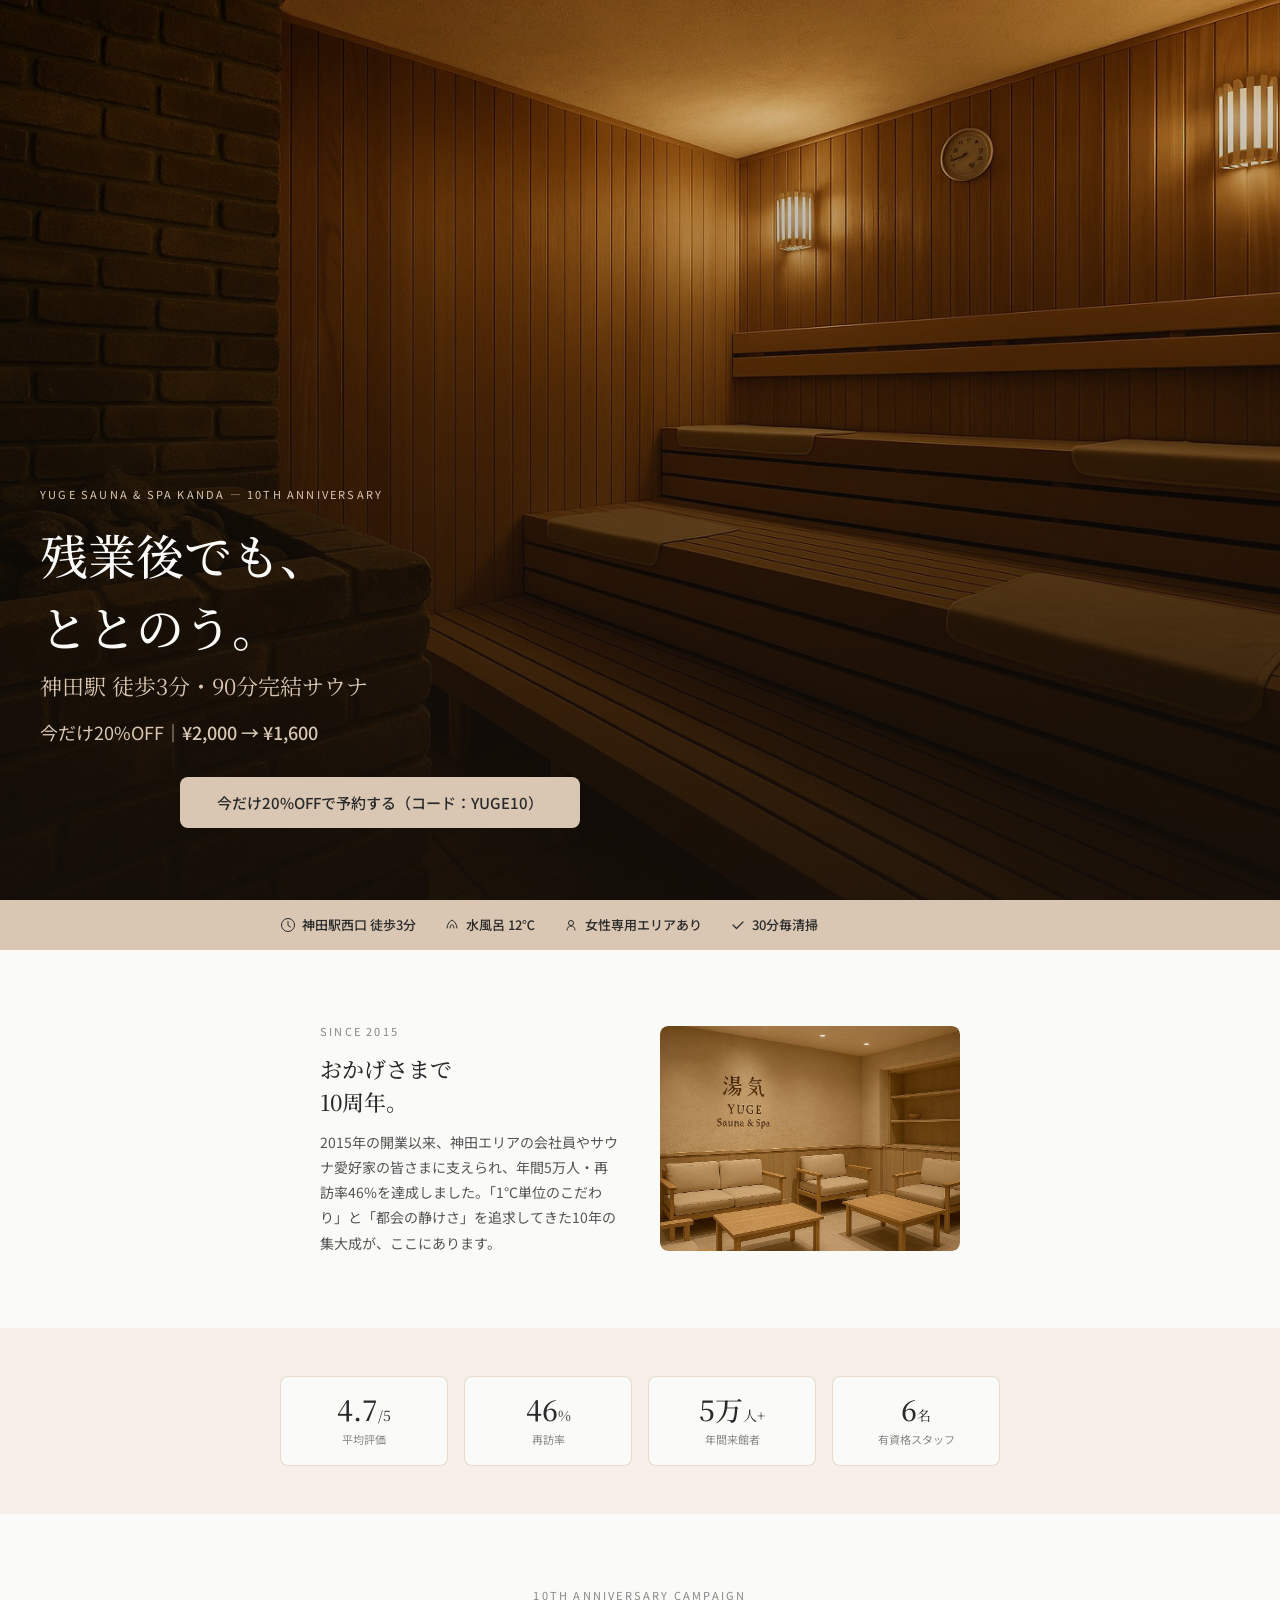
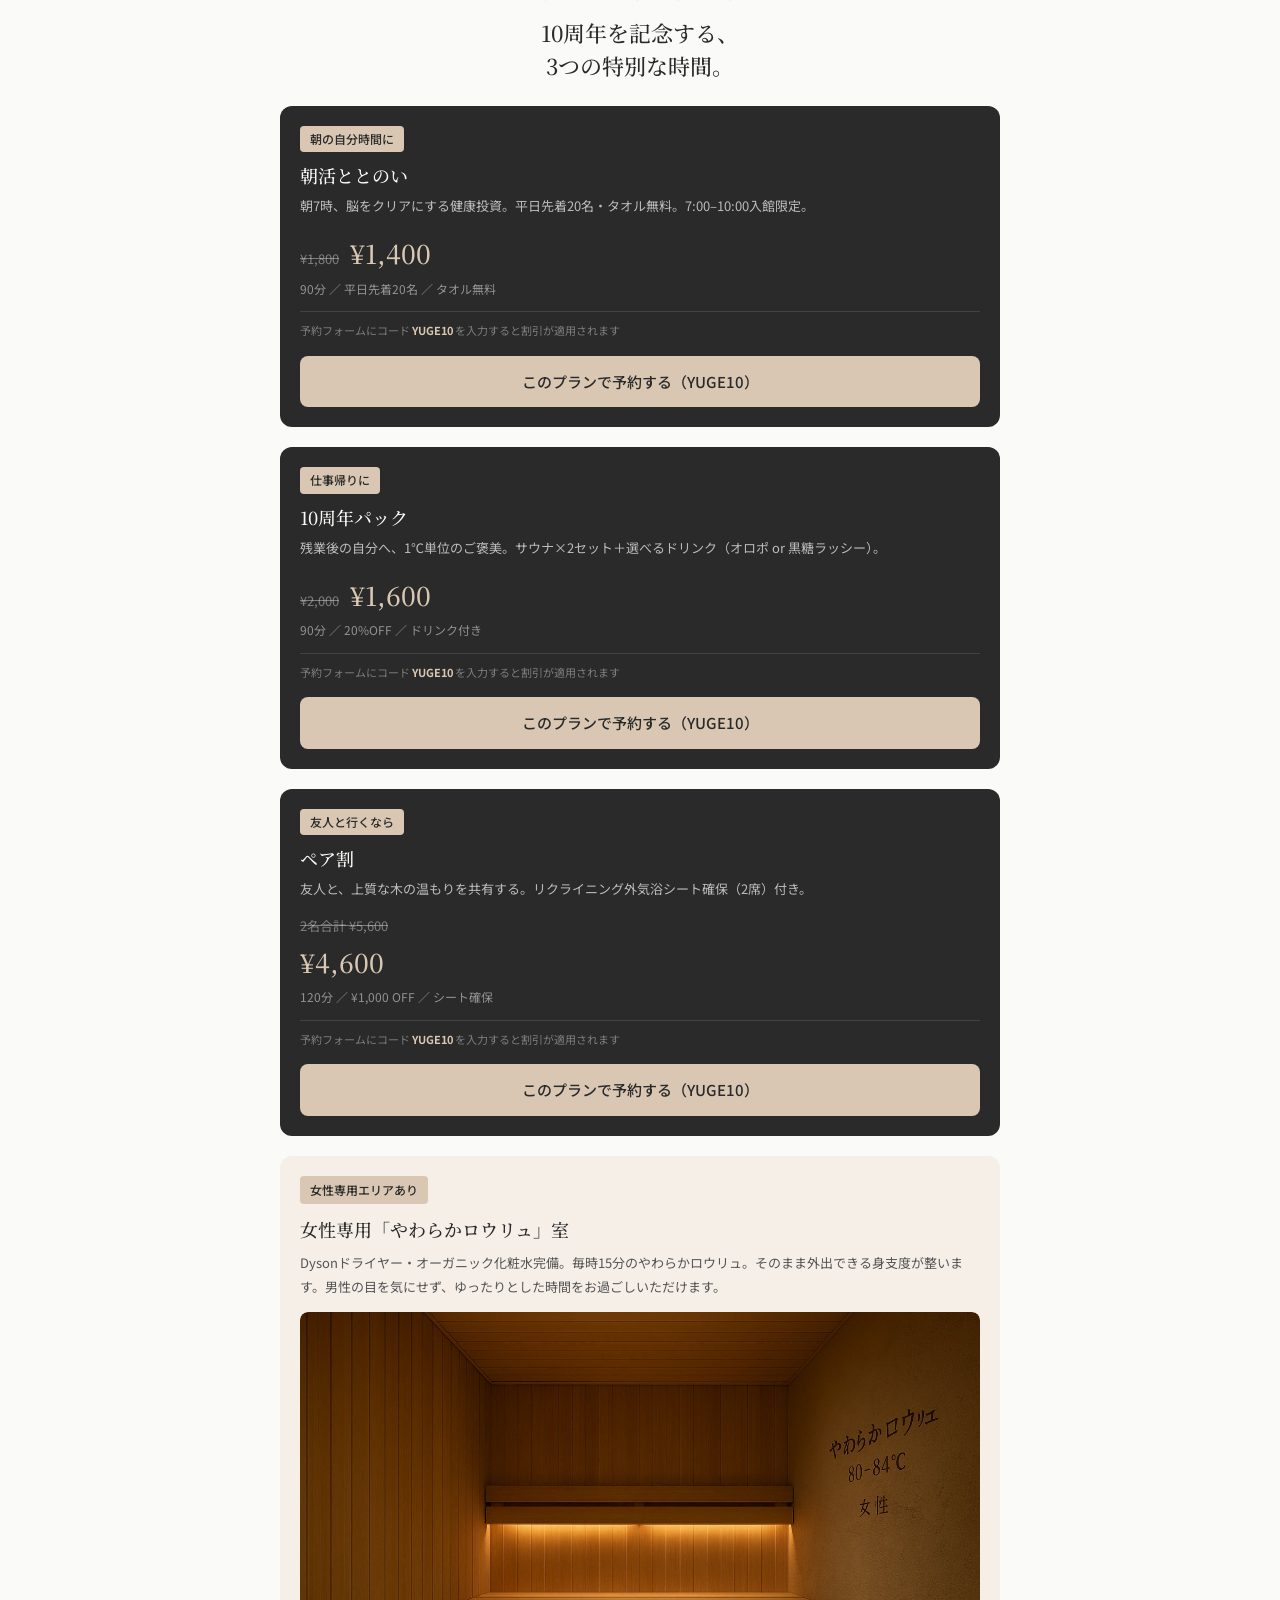
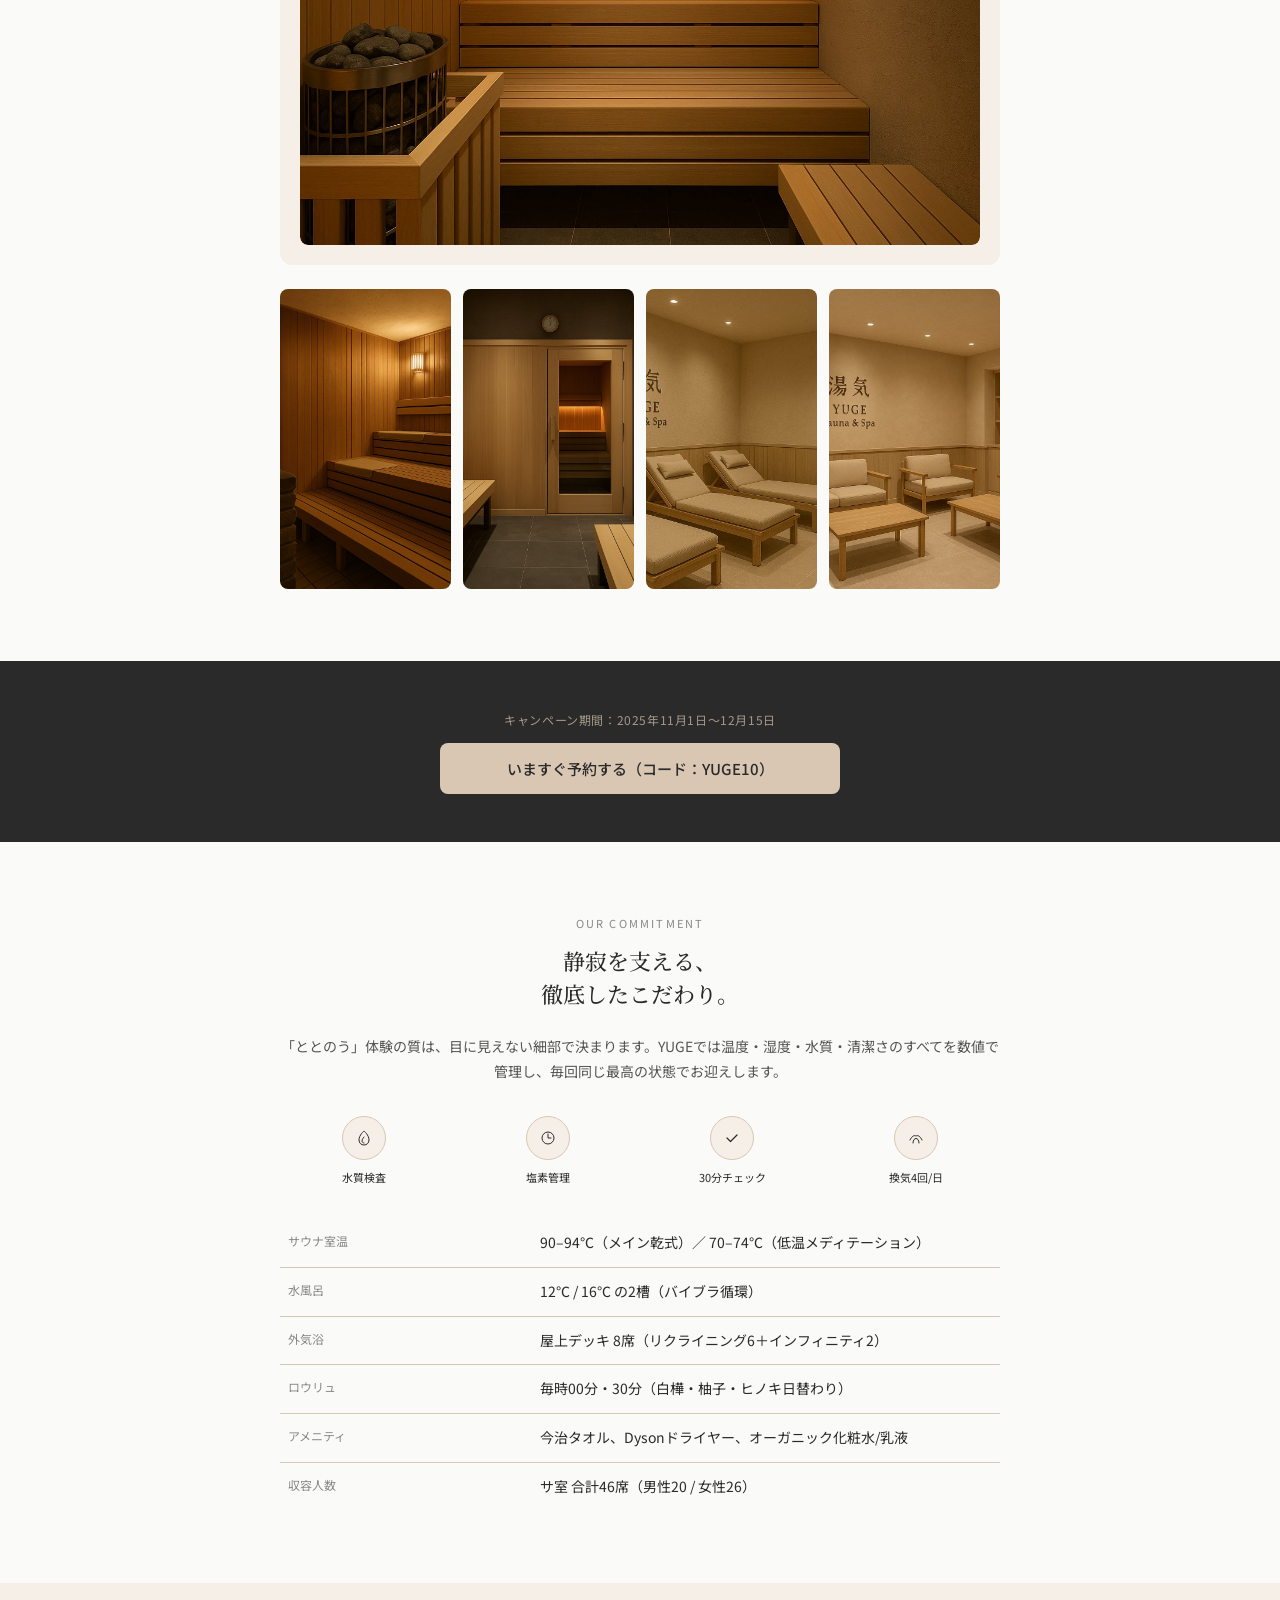
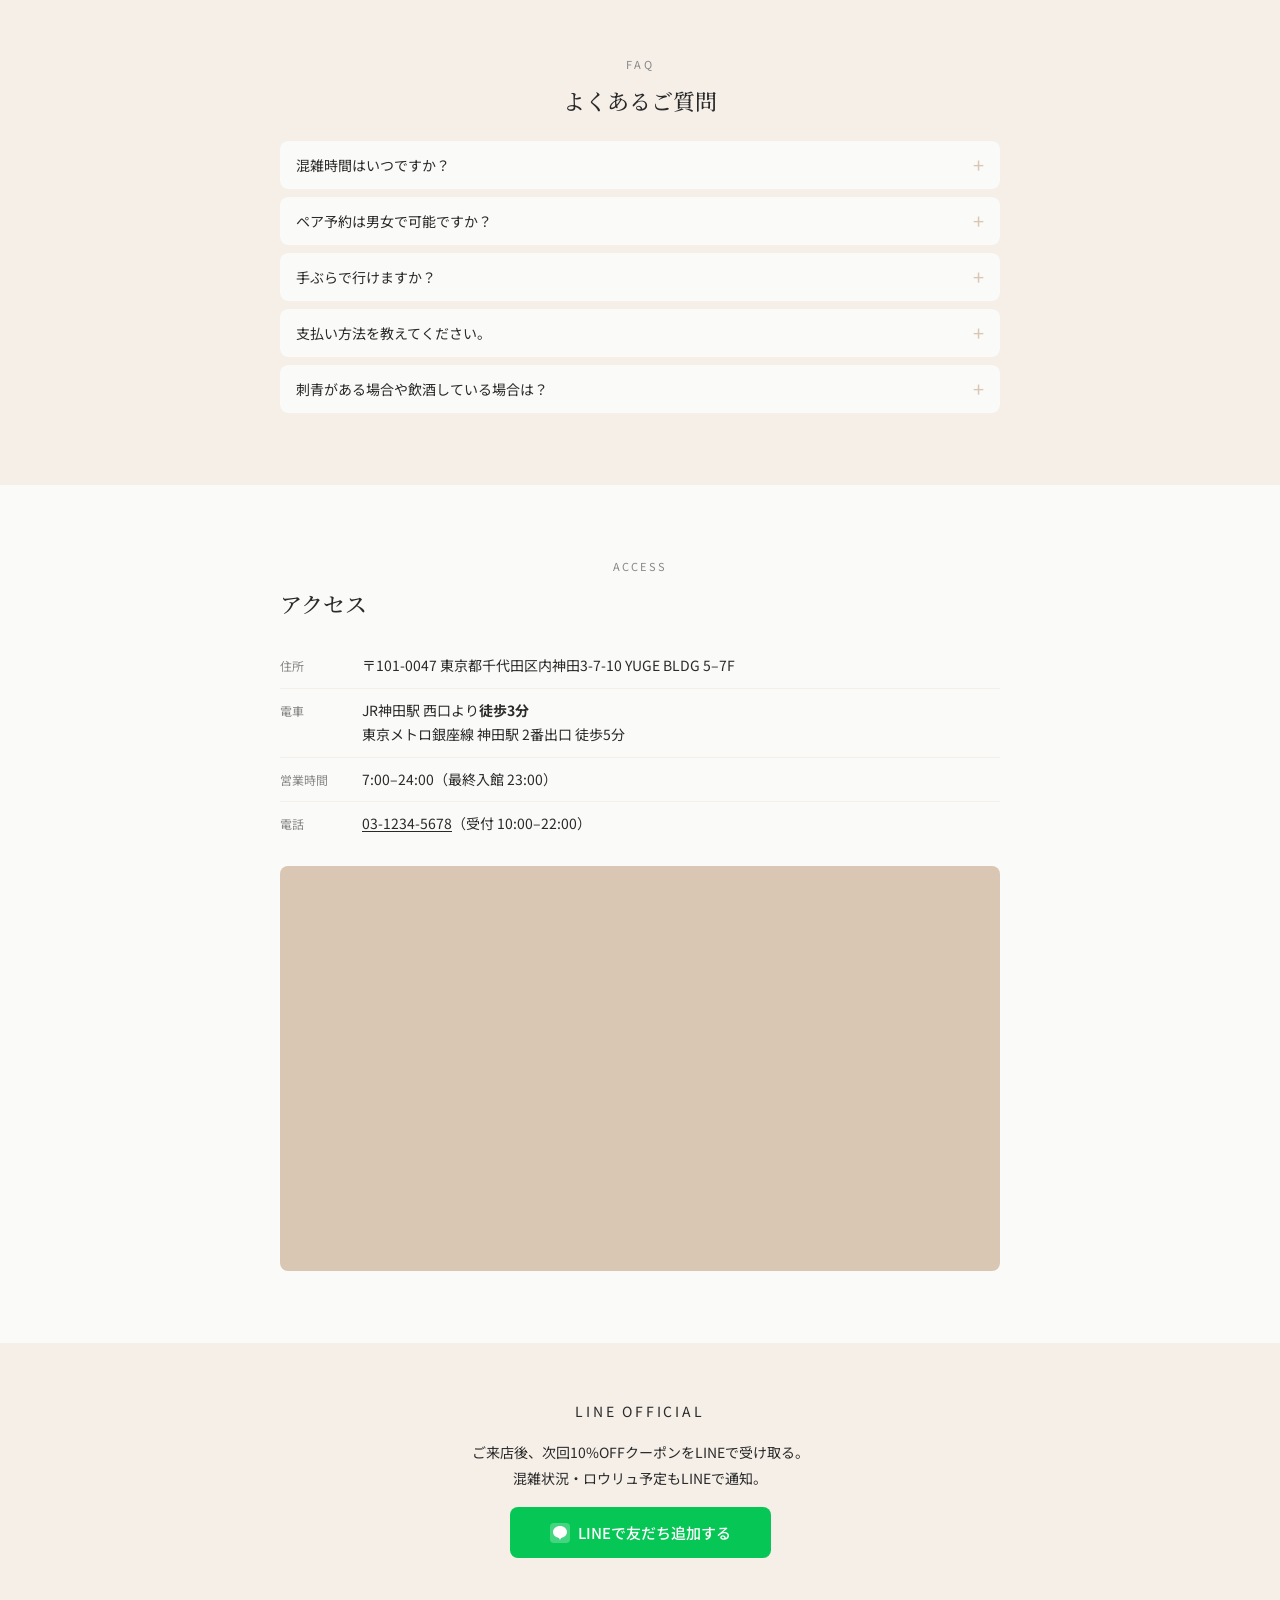
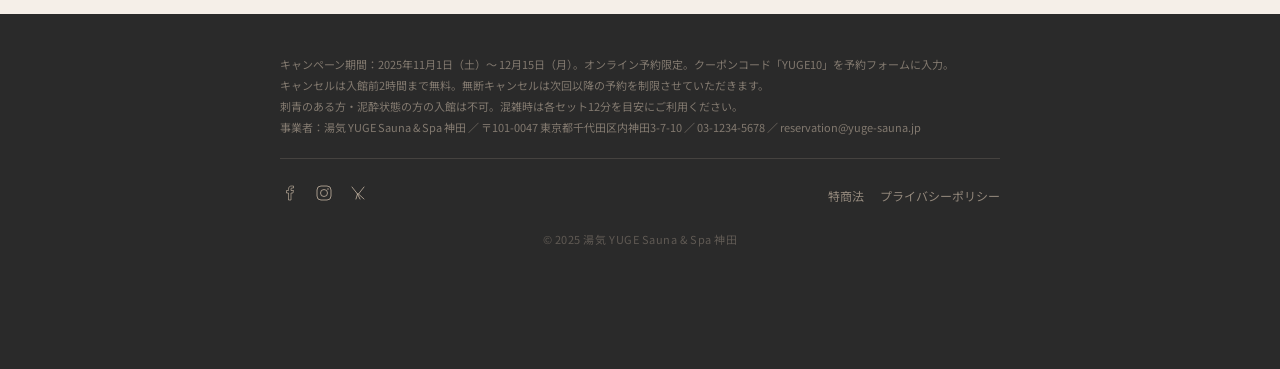
==== index.html @ a1382f16 "first commit" ====
<!DOCTYPE html>
<html lang="ja" prefix="og: https://ogp.me/ns#">

<head>
  <!-- ── 文字コード・viewport ── -->
  <meta charset="UTF-8">
  <meta name="viewport" content="width=device-width, initial-scale=1.0">

  <!-- ══════════════════════════
       SEO
  ══════════════════════════ -->
  <title>湯気 YUGE Sauna &amp; Spa 神田｜神田駅徒歩3分・サウナ＆スパ 10周年記念キャンペーン 今だけ20%OFF</title>
  <meta name="description"
    content="神田駅西口 徒歩3分。東京・神田のサウナ＆スパ「湯気 YUGE」が10周年を記念したキャンペーンを開催中。90分¥1,600（通常¥2,000・20%OFF）。水風呂12℃・女性専用やわらかロウリュ室完備。オンライン予約でクーポンコードYUGE10を入力すると即割引。残業後でも、ととのう。">
  <meta name="robots" content="index, follow">
  <link rel="canonical" href="https://yuraharu8910.github.io/yuge-lp/">

  <!-- ══════════════════════════
       OGP（SNSシェア用）
  ══════════════════════════ -->
  <meta property="og:type" content="website">
  <meta property="og:url" content="https://yuge-sauna.jp/">
  <meta property="og:title" content="湯気 YUGE Sauna &amp; Spa 神田｜神田駅徒歩3分・10周年記念 20%OFF">
  <meta property="og:description" content="神田駅西口 徒歩3分。90分¥1,600。水風呂12℃・女性専用室完備。クーポンコードYUGE10で即割引。">
  <meta property="og:image" content="https://yuge-sauna.jp/images/ogp.png">
  <meta property="og:image:width" content="1200">
  <meta property="og:image:height" content="630">
  <meta property="og:site_name" content="湯気 YUGE Sauna &amp; Spa 神田">
  <meta property="og:locale" content="ja_JP">

  <!-- Twitter Card -->
  <meta name="twitter:card" content="summary_large_image">
  <meta name="twitter:title" content="湯気 YUGE Sauna &amp; Spa 神田｜神田駅徒歩3分・10周年記念 20%OFF">
  <meta name="twitter:description" content="神田駅西口 徒歩3分。90分¥1,600。クーポンコードYUGE10で即割引。">
  <meta name="twitter:image" content="https://yuge-sauna.jp/images/ogp.png">

  <!-- ══════════════════════════
       ファビコン
       ※ 各画像ファイルを所定のパスに配置してください
       　 favicon.svg / favicon.ico : ルート直下
       　 apple-touch-icon.png      : 180×180px、ルート直下
       　 android-chrome-192x192.png: images/ 内
       　 android-chrome-512x512.png: images/ 内
  ══════════════════════════ -->
  <link rel="icon" type="image/svg+xml" href="favicon.svg">
  <link rel="icon" href="favicon.ico">
  <link rel="apple-touch-icon" href="apple-touch-icon.png">
  <link rel="icon" type="image/png" sizes="192x192" href="images/android-chrome-192x192.png">
  <link rel="icon" type="image/png" sizes="512x512" href="images/android-chrome-512x512.png">

  <!-- ══════════════════════════
       Webフォント（display=swap で表示ブロック回避）
  ══════════════════════════ -->
  <link rel="preconnect" href="https://fonts.googleapis.com">
  <link rel="preconnect" href="https://fonts.gstatic.com" crossorigin>
  <link
    href="https://fonts.googleapis.com/css2?family=Noto+Serif+JP:wght@400;500&family=Noto+Sans+JP:wght@400;500&display=swap"
    rel="stylesheet">

  <!-- ══════════════════════════
       外部CSS（インラインなし）
  ══════════════════════════ -->
  <link rel="stylesheet" href="style.css">

  <!-- ══════════════════════════
       構造化データ（LocalBusiness）
  ══════════════════════════ -->
  <script type="application/ld+json">
  {
    "@context": "https://schema.org",
    "@type": "HealthAndBeautyBusiness",
    "name": "湯気 YUGE Sauna & Spa 神田",
    "url": "https://yuge-sauna.jp/",
    "image": "https://yuge-sauna.jp/images/ogp.png",
    "description": "神田駅西口 徒歩3分のサウナ＆スパ。水風呂12℃・女性専用やわらかロウリュ室完備。10周年記念キャンペーン開催中。",
    "address": {
      "@type": "PostalAddress",
      "streetAddress": "内神田3-7-10 YUGE BLDG 5-7F",
      "addressLocality": "千代田区",
      "addressRegion": "東京都",
      "postalCode": "101-0047",
      "addressCountry": "JP"
    },
    "telephone": "03-1234-5678",
    "openingHours": "Mo-Su 07:00-24:00",
    "priceRange": "¥1,400〜¥4,600"
  }
  </script>
</head>

<body>

  <!-- FV -->
  <section id="fv" aria-label="ファーストビュー">
    <div id="fv-hero">
      <img src="images/sauna_main.png" alt="湯気 YUGE Sauna &amp; Spa 神田のメインサウナ室" id="fv-img" width="1400" height="933"
        fetchpriority="high">
      <div id="fv-overlay" aria-hidden="true"></div>
      <!-- Hero内テキスト -->
      <div id="fv-content">
        <p class="fv-eyebrow">YUGE SAUNA &amp; SPA KANDA — 10TH ANNIVERSARY</p>
        <h1>残業後でも、<br>ととのう。<br><span class="fv-h1-sub">神田駅 徒歩3分・90分完結サウナ</span></h1>
        <p class="fv-sub">今だけ20%OFF｜<strong>¥2,000 → ¥1,600</strong></p>
        <a href="https://yuge-sauna.jp/reserve" class="btn-primary" id="fv-cta">今だけ20%OFFで予約する（コード：YUGE10）</a>
      </div>
    </div>
  </section>

  <!-- TRUST BAR -->
  <div id="trust-bar" role="list" aria-label="施設の特徴">
    <div class="trust-items">
      <div class="trust-item" role="listitem">
        <svg class="trust-icon" viewBox="0 0 16 16" fill="none" aria-hidden="true">
          <circle cx="8" cy="8" r="6.5" stroke="#2A2A2A" stroke-width="1" />
          <path d="M8 4.5V8.5L10.5 10" stroke="#2A2A2A" stroke-width="1" stroke-linecap="round" />
        </svg>
        神田駅西口 徒歩3分
      </div>
      <div class="trust-item" role="listitem">
        <svg class="trust-icon" viewBox="0 0 16 16" fill="none" aria-hidden="true">
          <path d="M3 11C3 7 6 4 8 3C10 4 13 7 13 11" stroke="#2A2A2A" stroke-width="1" stroke-linecap="round" />
          <path d="M6 11C6 9 7 8 8 7.5C9 8 10 9 10 11" stroke="#2A2A2A" stroke-width="1" stroke-linecap="round" />
        </svg>
        水風呂 12℃
      </div>
      <div class="trust-item" role="listitem">
        <svg class="trust-icon" viewBox="0 0 16 16" fill="none" aria-hidden="true">
          <circle cx="8" cy="6" r="2.5" stroke="#2A2A2A" stroke-width="1" />
          <path d="M4 13C4 10.5 5.8 9 8 9C10.2 9 12 10.5 12 13" stroke="#2A2A2A" stroke-width="1"
            stroke-linecap="round" />
        </svg>
        女性専用エリアあり
      </div>
      <div class="trust-item" role="listitem">
        <svg class="trust-icon" viewBox="0 0 16 16" fill="none" aria-hidden="true">
          <path d="M3 8L6.5 11.5L13 5" stroke="#2A2A2A" stroke-width="1.2" stroke-linecap="round"
            stroke-linejoin="round" />
        </svg>
        30分毎清掃
      </div>
    </div>
  </div>

  <!-- ANNIVERSARY -->
  <section id="anniversary" aria-labelledby="anniversary-heading">
    <div class="anniversary-text fade-in">
      <p class="eyebrow">SINCE 2015</p>
      <h2 id="anniversary-heading">おかげさまで<br>10周年。</h2>
      <p>2015年の開業以来、神田エリアの会社員やサウナ愛好家の皆さまに支えられ、年間5万人・再訪率46%を達成しました。「1℃単位のこだわり」と「都会の静けさ」を追求してきた10年の集大成が、ここにあります。</p>
    </div>
    <div class="anniversary-img fade-in">
      <img src="images/lounge.png" alt="湯気のラウンジスペース" width="800" height="600" loading="lazy">
    </div>
  </section>

  <!-- STATS -->
  <section id="stats" aria-label="実績データ">
    <div class="stats-grid">
      <div class="stat-card fade-in">
        <div class="stat-num"><span class="stat-big" data-count="4.7">4.7</span><span class="stat-unit">/5</span></div>
        <div class="stat-label">平均評価</div>
      </div>
      <div class="stat-card fade-in">
        <div class="stat-num"><span class="stat-big" data-count="46">46</span><span class="stat-unit">%</span></div>
        <div class="stat-label">再訪率</div>
      </div>
      <div class="stat-card fade-in">
        <div class="stat-num"><span class="stat-big">5万</span><span class="stat-unit">人+</span></div>
        <div class="stat-label">年間来館者</div>
      </div>
      <div class="stat-card fade-in">
        <div class="stat-num"><span class="stat-big" data-count="6">6</span><span class="stat-unit">名</span></div>
        <div class="stat-label">有資格スタッフ</div>
      </div>
    </div>
  </section>

  <!-- PLANS -->
  <section id="plans" aria-labelledby="plans-heading">
    <p class="section-eyebrow">10TH ANNIVERSARY CAMPAIGN</p>
    <h2 id="plans-heading">10周年を記念する、<br>3つの特別な時間。</h2>

    <article class="plan-card fade-in" aria-label="朝活ととのいプラン">
      <span class="target-label">朝の自分時間に</span>
      <h3>朝活ととのい</h3>
      <p class="plan-desc">朝7時、脳をクリアにする健康投資。平日先着20名・タオル無料。7:00–10:00入館限定。</p>
      <div class="price-wrap">
        <span class="price-old">¥1,800</span>
        <span class="price-new">¥1,400</span>
      </div>
      <p class="plan-note">90分 ／ 平日先着20名 ／ タオル無料</p>
      <p class="coupon-note">予約フォームにコード <strong>YUGE10</strong> を入力すると割引が適用されます</p>
      <a href="https://yuge-sauna.jp/reserve?plan=morning" class="btn-plan">このプランで予約する（YUGE10）</a>
    </article>

    <article class="plan-card fade-in" aria-label="10周年パック">
      <span class="target-label">仕事帰りに</span>
      <h3>10周年パック</h3>
      <p class="plan-desc">残業後の自分へ、1℃単位のご褒美。サウナ×2セット＋選べるドリンク（オロポ or 黒糖ラッシー）。</p>
      <div class="price-wrap">
        <span class="price-old">¥2,000</span>
        <span class="price-new">¥1,600</span>
      </div>
      <p class="plan-note">90分 ／ 20%OFF ／ ドリンク付き</p>
      <p class="coupon-note">予約フォームにコード <strong>YUGE10</strong> を入力すると割引が適用されます</p>
      <a href="https://yuge-sauna.jp/reserve?plan=anniversary" class="btn-plan">このプランで予約する（YUGE10）</a>
    </article>

    <article class="plan-card fade-in" aria-label="ペア割プラン">
      <span class="target-label">友人と行くなら</span>
      <h3>ペア割</h3>
      <p class="plan-desc">友人と、上質な木の温もりを共有する。リクライニング外気浴シート確保（2席）付き。</p>
      <div class="price-wrap">
        <span class="price-old">2名合計 ¥5,600</span>
      </div>
      <div class="price-wrap">
        <span class="price-new">¥4,600</span>
      </div>
      <p class="plan-note">120分 ／ ¥1,000 OFF ／ シート確保</p>
      <p class="coupon-note">予約フォームにコード <strong>YUGE10</strong> を入力すると割引が適用されます</p>
      <a href="https://yuge-sauna.jp/reserve?plan=pair" class="btn-plan">このプランで予約する（YUGE10）</a>
    </article>

    <div id="female-section" class="fade-in">
      <span class="female-badge">女性専用エリアあり</span>
      <h3>女性専用「やわらかロウリュ」室</h3>
      <p>Dysonドライヤー・オーガニック化粧水完備。毎時15分のやわらかロウリュ。そのまま外出できる身支度が整います。男性の目を気にせず、ゆったりとした時間をお過ごしいただけます。</p>
      <div class="female-img">
        <img src="images/sauna_women.png" alt="女性専用やわらかロウリュ室の内観" width="800" height="533" loading="lazy">
      </div>
    </div>

    <div class="sauna-gallery fade-in" aria-label="施設ギャラリー">
      <img src="images/sauna_main.png" alt="メインサウナ室" width="400" height="300" loading="lazy">
      <img src="images/sauna_door.png" alt="サウナ入口" width="400" height="300" loading="lazy">
      <img src="images/rest.png" alt="休憩エリア" width="400" height="300" loading="lazy">
      <img src="images/lounge.png" alt="ラウンジ" width="400" height="300" loading="lazy">
    </div>
  </section>

  <!-- MID CTA -->
  <section id="mid-cta">
    <p class="mid-cta-period">キャンペーン期間：2025年11月1日〜12月15日</p>
    <a href="https://yuge-sauna.jp/reserve" class="btn-primary">いますぐ予約する（コード：YUGE10）</a>
  </section>

  <!-- DETAILS -->
  <section id="details" aria-labelledby="details-heading">
    <p class="section-eyebrow">OUR COMMITMENT</p>
    <h2 id="details-heading">静寂を支える、<br>徹底したこだわり。</h2>
    <p class="details-lead">「ととのう」体験の質は、目に見えない細部で決まります。YUGEでは温度・湿度・水質・清潔さのすべてを数値で管理し、毎回同じ最高の状態でお迎えします。</p>
    <div class="icon-grid">
      <div class="icon-item fade-in">
        <div class="icon-circle" aria-hidden="true">
          <svg width="20" height="20" viewBox="0 0 20 20" fill="none">
            <path d="M10 3C10 3 5 7 5 12C5 15 7.2 17 10 17C12.8 17 15 15 15 12C15 7 10 3 10 3Z" stroke="#2A2A2A"
              stroke-width="1" fill="none" />
            <path d="M10 9C10 9 8 11 8 13C8 14.1 8.9 15 10 15" stroke="#2A2A2A" stroke-width="1"
              stroke-linecap="round" />
          </svg>
        </div>
        <span>水質検査</span>
      </div>
      <div class="icon-item fade-in">
        <div class="icon-circle" aria-hidden="true">
          <svg width="20" height="20" viewBox="0 0 20 20" fill="none">
            <circle cx="10" cy="10" r="6" stroke="#2A2A2A" stroke-width="1" />
            <path d="M10 6L10 10L13 10" stroke="#2A2A2A" stroke-width="1" stroke-linecap="round" />
          </svg>
        </div>
        <span>塩素管理</span>
      </div>
      <div class="icon-item fade-in">
        <div class="icon-circle" aria-hidden="true">
          <svg width="20" height="20" viewBox="0 0 20 20" fill="none">
            <path d="M5 10L8.5 13.5L15 7" stroke="#2A2A2A" stroke-width="1.2" stroke-linecap="round"
              stroke-linejoin="round" />
          </svg>
        </div>
        <span>30分チェック</span>
      </div>
      <div class="icon-item fade-in">
        <div class="icon-circle" aria-hidden="true">
          <svg width="20" height="20" viewBox="0 0 20 20" fill="none">
            <path d="M4 12C6 8 8 7 10 8C12 7 14 8 16 12" stroke="#2A2A2A" stroke-width="1" stroke-linecap="round"
              fill="none" />
            <path d="M7 15C7 12 8.5 10.5 10 10.5C11.5 10.5 13 12 13 15" stroke="#2A2A2A" stroke-width="1"
              stroke-linecap="round" fill="none" />
          </svg>
        </div>
        <span>換気4回/日</span>
      </div>
    </div>
    <table class="spec-table">
      <caption class="sr-only">施設スペック一覧</caption>
      <tbody>
        <tr>
          <td>サウナ室温</td>
          <td>90–94℃（メイン乾式）／ 70–74℃（低温メディテーション）</td>
        </tr>
        <tr>
          <td>水風呂</td>
          <td>12℃ / 16℃ の2槽（バイブラ循環）</td>
        </tr>
        <tr>
          <td>外気浴</td>
          <td>屋上デッキ 8席（リクライニング6＋インフィニティ2）</td>
        </tr>
        <tr>
          <td>ロウリュ</td>
          <td>毎時00分・30分（白樺・柚子・ヒノキ日替わり）</td>
        </tr>
        <tr>
          <td>アメニティ</td>
          <td>今治タオル、Dysonドライヤー、オーガニック化粧水/乳液</td>
        </tr>
        <tr>
          <td>収容人数</td>
          <td>サ室 合計46席（男性20 / 女性26）</td>
        </tr>
      </tbody>
    </table>
  </section>

  <!-- Q&A -->
  <section id="qa" aria-labelledby="qa-heading">
    <p class="section-eyebrow">FAQ</p>
    <h2 id="qa-heading">よくあるご質問</h2>
    <div class="qa-list">
      <div class="qa-item">
        <button class="qa-question" aria-expanded="false" aria-controls="qa-ans-1">
          混雑時間はいつですか？<span class="qa-toggle" aria-hidden="true">+</span>
        </button>
        <div class="qa-answer" id="qa-ans-1" role="region">
          <div class="qa-answer-inner">
            平日19〜21時がピークです。朝活（7〜10時）や22時以降が快適にご利用いただけます。30分毎の入室状況チェックを実施しており、混雑時は各セット12分を目安にご案内しています。</div>
        </div>
      </div>
      <div class="qa-item">
        <button class="qa-question" aria-expanded="false" aria-controls="qa-ans-2">
          ペア予約は男女で可能ですか？<span class="qa-toggle" aria-hidden="true">+</span>
        </button>
        <div class="qa-answer" id="qa-ans-2" role="region">
          <div class="qa-answer-inner">可能です。更衣室・サウナ室はエリア別のため、男女でも安心してご利用いただけます。受付にてお二人でお越しください。</div>
        </div>
      </div>
      <div class="qa-item">
        <button class="qa-question" aria-expanded="false" aria-controls="qa-ans-3">
          手ぶらで行けますか？<span class="qa-toggle" aria-hidden="true">+</span>
        </button>
        <div class="qa-answer" id="qa-ans-3" role="region">
          <div class="qa-answer-inner">フェイスタオル無料、アメニティ完備でそのままお越しいただけます。バスタオルは¥200にてご用意しています。館内着レンタル（¥300）もございます。</div>
        </div>
      </div>
      <div class="qa-item">
        <button class="qa-question" aria-expanded="false" aria-controls="qa-ans-4">
          支払い方法を教えてください。<span class="qa-toggle" aria-hidden="true">+</span>
        </button>
        <div class="qa-answer" id="qa-ans-4" role="region">
          <div class="qa-answer-inner">現金・各種クレジットカード・交通系IC・PayPay・Apple Pay に対応しています。</div>
        </div>
      </div>
      <div class="qa-item">
        <button class="qa-question" aria-expanded="false" aria-controls="qa-ans-5">
          刺青がある場合や飲酒している場合は？<span class="qa-toggle" aria-hidden="true">+</span>
        </button>
        <div class="qa-answer" id="qa-ans-5" role="region">
          <div class="qa-answer-inner">大変申し訳ございませんが、刺青のある方・泥酔状態の方のご入館はお断りしております。他のお客様の安全と快適なご利用のためのルールとなっております。</div>
        </div>
      </div>
    </div>
  </section>

  <!-- ACCESS -->
  <section id="access" aria-labelledby="access-heading">
    <p class="section-eyebrow">ACCESS</p>
    <h2 id="access-heading">アクセス</h2>
    <address class="access-info">
      <div class="access-row">
        <span class="access-label">住所</span>
        <span>〒101-0047 東京都千代田区内神田3-7-10 YUGE BLDG 5–7F</span>
      </div>
      <div class="access-row">
        <span class="access-label">電車</span>
        <span>JR神田駅 西口より<strong>徒歩3分</strong><br>東京メトロ銀座線 神田駅 2番出口 徒歩5分</span>
      </div>
      <div class="access-row">
        <span class="access-label">営業時間</span>
        <span>7:00–24:00（最終入館 23:00）</span>
      </div>
      <div class="access-row">
        <span class="access-label">電話</span>
        <span><a href="tel:0312345678" class="tel-link">03-1234-5678</a>（受付 10:00–22:00）</span>
      </div>
    </address>

    <!-- Google Map Embed -->
    <!-- ※ 本番公開時に実際のAPIキーとplace_idに置き換えてください -->
    <div class="map-wrap">
      <iframe
        src="https://www.google.com/maps/embed?pb=!1m16!1m12!1m3!1d3240.4377178044597!2d139.76759446162015!3d35.69084472933117!2m3!1f0!2f0!3f0!3m2!1i1024!2i768!4f13.1!2m1!1z44CSMTAxLTAwNDcg5p2x5Lqs6YO95Y2D5Luj55Sw5Yy65YaF56We55SwMy03LTEwIFlVR0UgQkxERyA14oCTN0Y!5e0!3m2!1sja!2sus!4v1776229064110!5m2!1sja!2sus"
        width="600" height="450" style="border:0;" allowfullscreen="" loading="lazy"
        referrerpolicy="no-referrer-when-downgrade"></iframe>
    </div>
  </section>

  <!-- LINE -->
  <section id="line-section" aria-labelledby="line-heading">
    <p class="section-eyebrow">LINE OFFICIAL</p>
    <h2 id="line-heading" class="sr-only">LINE公式アカウント登録</h2>
    <p>ご来店後、次回10%OFFクーポンをLINEで受け取る。<br>混雑状況・ロウリュ予定もLINEで通知。</p>
    <!-- ※ href の lin.ee/XXXXXXX を実際のLINE公式アカウントURLに置き換えてください -->
    <a href="https://lin.ee/XXXXXXX" class="btn-line" rel="noopener noreferrer" target="_blank">
      <svg width="20" height="20" viewBox="0 0 20 20" fill="none" aria-hidden="true">
        <rect width="20" height="20" rx="4" fill="white" fill-opacity="0.25" />
        <path d="M10 3C6.1 3 3 5.7 3 9C3 12 5.5 14.4 8.9 14.9L10 17L11.1 14.9C14.5 14.4 17 12 17 9C17 5.7 13.9 3 10 3Z"
          fill="white" />
      </svg>
      LINEで友だち追加する
    </a>
  </section>

  <!-- FOOTER -->
  <footer role="contentinfo">
    <p class="footer-notes">
      キャンペーン期間：2025年11月1日（土）〜 12月15日（月）。オンライン予約限定。クーポンコード「YUGE10」を予約フォームに入力。<br>
      キャンセルは入館前2時間まで無料。無断キャンセルは次回以降の予約を制限させていただきます。<br>
      刺青のある方・泥酔状態の方の入館は不可。混雑時は各セット12分を目安にご利用ください。<br>
      事業者：湯気 YUGE Sauna &amp; Spa 神田 ／ 〒101-0047 東京都千代田区内神田3-7-10 ／
      <a href="tel:0312345678">03-1234-5678</a> ／
      <a href="mailto:reservation@yuge-sauna.jp">reservation@yuge-sauna.jp</a>
    </p>
    <div class="footer-main">
      <div class="footer-sns">
        <!-- ※ 各SNSのURLを実際のアカウントURLに置き換えてください -->
        <a href="https://www.facebook.com/yuge.sauna" aria-label="Facebook" rel="noopener noreferrer" target="_blank">
          <svg width="20" height="20" viewBox="0 0 20 20" fill="none" aria-hidden="true">
            <path
              d="M11 10H13L13.5 7.5H11V6C11 5.3 11.3 5 12 5H13.5V3C13 3 12.2 3 11.5 3C9.6 3 8.5 4.1 8.5 6.3V7.5H6.5V10H8.5V17H11V10Z"
              stroke="currentColor" stroke-width="0.8" fill="none" />
          </svg>
        </a>
        <a href="https://www.instagram.com/yuge.sauna" aria-label="Instagram" rel="noopener noreferrer" target="_blank">
          <svg width="20" height="20" viewBox="0 0 20 20" fill="none" aria-hidden="true">
            <rect x="3" y="3" width="14" height="14" rx="4" stroke="currentColor" stroke-width="1" />
            <circle cx="10" cy="10" r="3.5" stroke="currentColor" stroke-width="1" />
            <circle cx="14" cy="6" r="0.8" fill="currentColor" />
          </svg>
        </a>
        <a href="https://x.com/yuge_sauna" aria-label="X (旧Twitter)" rel="noopener noreferrer" target="_blank">
          <svg width="20" height="20" viewBox="0 0 20 20" fill="none" aria-hidden="true">
            <path d="M4 4L9.5 11M16 4L10.5 11M9.5 11L8 16M9.5 11L12 16M10.5 11L16 16" stroke="currentColor"
              stroke-width="1" stroke-linecap="round" />
          </svg>
        </a>
      </div>
      <div class="footer-links">
        <a href="/tokushoho.html">特商法</a>
        <a href="/privacy.html">プライバシーポリシー</a>
      </div>
    </div>
    <p class="footer-copy">© 2025 湯気 YUGE Sauna &amp; Spa 神田</p>
  </footer>

  <!-- FLOATING CTA -->
  <div id="floating-cta" role="complementary" aria-label="予約フローティングバナー">
    <div class="floating-inner">
      <span class="floating-text">今だけ20%OFF｜コード：<strong>YUGE10</strong></span>
      <a href="https://yuge-sauna.jp/reserve" class="floating-btn">今すぐ予約する</a>
    </div>
  </div>

  <!-- JS（defer で非同期読み込み） -->
  <script src="script.js" defer></script>
</body>

</html>
---- style.css ----
/* ══════════════════════════════
   Reset & Base
══════════════════════════════ */
*,
*::before,
*::after {
   box-sizing: border-box;
   margin: 0;
   padding: 0;
}

html {
   scroll-behavior: smooth;
}

body {
   font-family: 'Noto Sans JP', 'Hiragino Kaku Gothic ProN', sans-serif;
   background: #FAFAF8;
   color: #2A2A2A;
   line-height: 1.7;
   font-size: 14px;
   -webkit-font-smoothing: antialiased;
}

:root {
   --beige: #D9C7B3;
   --charcoal: #2A2A2A;
   --off-white: #FAFAF8;
   --light-beige: #F5EFE8;
   --muted: #888;
   --line-green: #06C755;
   --serif: 'Noto Serif JP', 'Hiragino Mincho ProN', serif;
   --sans: 'Noto Sans JP', 'Hiragino Kaku Gothic ProN', sans-serif;
}

h1,
h2,
h3 {
   font-family: var(--serif);
   font-weight: 500;
   line-height: 1.5;
}

h2 {
   font-size: 22px;
   margin-bottom: 24px;
}

h3 {
   font-size: 18px;
   margin-bottom: 8px;
}

p {
   font-size: 14px;
   line-height: 1.8;
}

a {
   color: inherit;
   text-decoration: none;
}

section {
   padding: 48px 16px;
}

/* ══════════════════════════════
   アニメーション
══════════════════════════════ */

/* FV テキスト：読み込み時にフェードアップ */
.fv-eyebrow {
   animation: fvFadeUp 0.8s ease 0.1s both;
}

#fv h1 {
   animation: fvFadeUp 0.8s ease 0.3s both;
}

.fv-sub {
   animation: fvFadeUp 0.8s ease 0.5s both;
}

#fv-cta {
   animation: fvFadeUp 0.8s ease 0.7s both;
}

@keyframes fvFadeUp {
   from {
      opacity: 0;
      transform: translateY(20px);
   }

   to {
      opacity: 1;
      transform: translateY(0);
   }
}

/* スクロールフェードイン（JSで .visible を付与） */
.fade-in {
   opacity: 0;
   transform: translateY(24px);
   transition: opacity 0.6s ease, transform 0.6s ease;
}

.fade-in.visible {
   opacity: 1;
   transform: translateY(0);
}

/* ══════════════════════════════
   FV
══════════════════════════════ */
#fv {
   padding: 0;
   position: relative;
}

#fv-hero {
   position: relative;
   width: 100%;
   min-height: 88vh;
   overflow: hidden;
   display: flex;
   align-items: flex-end;
}

#fv-img {
   position: absolute;
   inset: 0;
   width: 100%;
   height: 100%;
   object-fit: cover;
   object-position: center 30%;
   display: block;
}

#fv-overlay {
   position: absolute;
   inset: 0;
   background: linear-gradient(to bottom, rgba(20, 15, 10, 0.1) 0%, rgba(20, 15, 10, 0.45) 50%, rgba(20, 15, 10, 0.82) 100%);
}

#fv-content {
   position: relative;
   z-index: 1;
   width: 100%;
   padding: 0 20px 48px;
}

.fv-eyebrow {
   font-size: 11px;
   letter-spacing: 0.2em;
   color: var(--beige);
   opacity: 0.7;
   margin-bottom: 14px;
}

#fv h1 {
   font-size: clamp(26px, 7vw, 32px);
   color: var(--off-white);
   line-height: 1.5;
   margin-bottom: 14px;
}

.fv-h1-sub {
   font-size: clamp(15px, 4vw, 19px);
   font-weight: 400;
   display: block;
   color: var(--beige);
   margin-top: 6px;
}

.fv-sub {
   font-size: 15px;
   color: var(--beige);
   margin-bottom: 28px;
}

.fv-sub strong {
   font-size: 18px;
   font-weight: 500;
}

/* ══════════════════════════════
   Buttons
══════════════════════════════ */
.btn-primary {
   display: block;
   width: 100%;
   background: var(--beige);
   color: var(--charcoal);
   border: none;
   border-radius: 8px;
   padding: 13px 0;
   font-size: 15px;
   font-family: var(--sans);
   font-weight: 500;
   cursor: pointer;
   text-align: center;
   transition: opacity 0.2s;
}

.btn-primary:hover {
   opacity: 0.85;
}

.btn-plan {
   display: block;
   width: 100%;
   background: var(--beige);
   color: var(--charcoal);
   border: none;
   border-radius: 8px;
   padding: 13px 0;
   font-size: 15px;
   font-family: var(--sans);
   font-weight: 500;
   cursor: pointer;
   text-align: center;
   transition: opacity 0.2s;
   margin-top: 16px;
}

.btn-plan:hover {
   opacity: 0.85;
}

/* ══════════════════════════════
   Trust bar
══════════════════════════════ */
#trust-bar {
   background: var(--beige);
   padding: 12px 16px;
}

.trust-items {
   display: flex;
   flex-wrap: wrap;
   gap: 8px 16px;
}

.trust-item {
   display: flex;
   align-items: center;
   gap: 6px;
   font-size: 13px;
   color: var(--charcoal);
   font-weight: 500;
}

.trust-icon {
   width: 16px;
   height: 16px;
   flex-shrink: 0;
}

/* ══════════════════════════════
   Anniversary
══════════════════════════════ */
#anniversary {
   background: var(--off-white);
   display: grid;
   grid-template-columns: 1fr 1fr;
   gap: 20px;
   align-items: center;
}

@media(max-width:480px) {
   #anniversary {
      grid-template-columns: 1fr;
   }
}

.anniversary-text .eyebrow {
   font-size: 11px;
   letter-spacing: 0.2em;
   color: var(--muted);
   margin-bottom: 10px;
}

.anniversary-text h2 {
   margin-bottom: 12px;
}

.anniversary-text p {
   font-size: 14px;
   color: #555;
}

.anniversary-img {
   aspect-ratio: 4/3;
   border-radius: 8px;
   overflow: hidden;
}

.anniversary-img img {
   width: 100%;
   height: 100%;
   object-fit: cover;
   display: block;
   border-radius: 8px;
}

/* ══════════════════════════════
   Stats
══════════════════════════════ */
#stats {
   background: var(--light-beige);
   padding: 40px 16px;
}

.stats-grid {
   display: grid;
   grid-template-columns: repeat(4, 1fr);
   gap: 12px;
}

@media(max-width:480px) {
   .stats-grid {
      grid-template-columns: repeat(2, 1fr);
   }
}

.stat-card {
   background: var(--off-white);
   border-radius: 8px;
   padding: 16px 12px;
   text-align: center;
   border: 0.5px solid rgba(217, 199, 179, 0.6);
}

.stat-num {
   font-family: var(--serif);
   font-size: 24px;
   font-weight: 500;
   color: var(--charcoal);
   line-height: 1.2;
}

.stat-label {
   font-size: 11px;
   color: var(--muted);
   margin-top: 4px;
}

.stat-big {
   font-family: var(--serif);
   font-size: 24px;
   font-weight: 500;
   color: var(--charcoal);
}

.stat-unit {
   font-size: 14px;
   font-weight: 400;
}

/* ══════════════════════════════
   Plans
══════════════════════════════ */
#plans {
   background: var(--off-white);
}

#plans h2 {
   text-align: center;
}

.plan-card {
   background: var(--charcoal);
   border-radius: 12px;
   padding: 20px;
   color: var(--off-white);
   margin-bottom: 16px;
   position: relative;
   overflow: hidden;
}

.target-label {
   display: inline-block;
   background: var(--beige);
   color: var(--charcoal);
   font-size: 12px;
   font-weight: 500;
   padding: 3px 10px;
   border-radius: 4px;
   margin-bottom: 10px;
}

.plan-card h3 {
   color: var(--off-white);
   font-size: 18px;
   margin-bottom: 6px;
}

.plan-desc {
   font-size: 13px;
   color: rgba(250, 250, 248, 0.7);
   line-height: 1.7;
   margin-bottom: 14px;
}

.price-old {
   font-size: 13px;
   color: rgba(250, 250, 248, 0.4);
   text-decoration: line-through;
   margin-right: 8px;
}

.price-new {
   font-family: var(--serif);
   font-size: 26px;
   font-weight: 500;
   color: var(--beige);
}

.plan-note {
   font-size: 12px;
   color: rgba(250, 250, 248, 0.5);
   margin-bottom: 12px;
}

.coupon-note {
   font-size: 11px;
   color: rgba(250, 250, 248, 0.4);
   margin-bottom: 10px;
   line-height: 1.6;
   border-top: 0.5px solid rgba(217, 199, 179, 0.15);
   padding-top: 10px;
}

.coupon-note strong {
   color: var(--beige);
}

.price-wrap {
   margin-bottom: 2px;
}

.plan-card .price-wrap+.price-wrap {
   margin-top: 2px;
}

#female-section {
   background: var(--light-beige);
   border-radius: 12px;
   padding: 20px;
   margin-top: 16px;
}

.female-badge {
   display: inline-block;
   background: var(--beige);
   color: var(--charcoal);
   font-size: 12px;
   font-weight: 500;
   padding: 4px 10px;
   border-radius: 4px;
   margin-bottom: 12px;
}

#female-section h3 {
   font-size: 18px;
   margin-bottom: 8px;
}

#female-section p {
   font-size: 13px;
   color: #555;
   margin-bottom: 14px;
}

.female-img {
   border-radius: 8px;
   overflow: hidden;
}

.female-img img {
   width: 100%;
   display: block;
   border-radius: 8px;
}

/* ══════════════════════════════
   Gallery
══════════════════════════════ */
.sauna-gallery {
   display: grid;
   grid-template-columns: 1fr 1fr;
   gap: 10px;
   margin-top: 24px;
}

.sauna-gallery img {
   width: 100%;
   aspect-ratio: 4/3;
   object-fit: cover;
   border-radius: 8px;
   display: block;
}

/* ══════════════════════════════
   Mid CTA
══════════════════════════════ */
#mid-cta {
   background: var(--charcoal);
   padding: 32px 20px;
   text-align: center;
}

.mid-cta-period {
   font-size: 12px;
   color: var(--beige);
   opacity: 0.7;
   margin-bottom: 12px;
   letter-spacing: 0.05em;
}

#mid-cta .btn-primary {
   max-width: 400px;
   margin: 0 auto;
}

/* ══════════════════════════════
   Details
══════════════════════════════ */
#details {
   background: var(--off-white);
}

#details h2 {
   text-align: center;
}

.details-lead {
   text-align: center;
   color: #555;
   margin-bottom: 32px;
   max-width: 560px;
   margin-left: auto;
   margin-right: auto;
}

.icon-grid {
   display: grid;
   grid-template-columns: repeat(4, 1fr);
   gap: 16px;
   margin-bottom: 32px;
}

@media(max-width:480px) {
   .icon-grid {
      grid-template-columns: repeat(2, 1fr);
   }
}

.icon-item {
   display: flex;
   flex-direction: column;
   align-items: center;
   gap: 8px;
   text-align: center;
}

.icon-circle {
   width: 44px;
   height: 44px;
   border-radius: 50%;
   background: var(--light-beige);
   border: 0.5px solid var(--beige);
   display: flex;
   align-items: center;
   justify-content: center;
}

.icon-item span {
   font-size: 11px;
   color: var(--charcoal);
}

.spec-table {
   width: 100%;
   border-collapse: collapse;
}

.spec-table td {
   padding: 12px 8px;
   font-size: 14px;
   border-bottom: 0.5px solid var(--beige);
   vertical-align: top;
}

.spec-table td:first-child {
   color: var(--muted);
   font-size: 12px;
   width: 35%;
   padding-right: 12px;
}

.spec-table tr:last-child td {
   border-bottom: none;
}

/* ══════════════════════════════
   Q&A
══════════════════════════════ */
#qa {
   background: var(--light-beige);
}

#qa h2 {
   text-align: center;
}

.qa-list {
   display: flex;
   flex-direction: column;
   gap: 8px;
}

.qa-item {
   border-radius: 8px;
   overflow: hidden;
}

.qa-question {
   width: 100%;
   background: var(--off-white);
   border: none;
   border-radius: 8px;
   padding: 14px 16px;
   font-family: var(--sans);
   font-size: 14px;
   color: var(--charcoal);
   text-align: left;
   cursor: pointer;
   display: flex;
   justify-content: space-between;
   align-items: center;
   gap: 8px;
   transition: background 0.2s;
}

.qa-question:hover {
   background: #f0e8e0;
}

.qa-toggle {
   font-size: 20px;
   font-weight: 400;
   color: var(--beige);
   flex-shrink: 0;
   line-height: 1;
   transition: transform 0.3s;
}

.qa-answer {
   max-height: 0;
   overflow: hidden;
   transition: max-height 0.35s ease;
   background: var(--off-white);
   border-radius: 0 0 8px 8px;
}

.qa-answer-inner {
   padding: 12px 16px 16px;
   font-size: 14px;
   color: #555;
   line-height: 1.8;
}

.qa-item.open .qa-question {
   border-radius: 8px 8px 0 0;
   background: #f0e8e0;
}

/* ══════════════════════════════
   Access
══════════════════════════════ */
#access {
   background: var(--off-white);
}

address.access-info {
   font-style: normal;
}

.access-row {
   display: flex;
   gap: 10px;
   padding: 10px 0;
   border-bottom: 0.5px solid var(--light-beige);
   font-size: 14px;
}

.access-row:last-child {
   border-bottom: none;
}

.access-label {
   font-size: 12px;
   color: var(--muted);
   min-width: 72px;
   padding-top: 2px;
}

.tel-link {
   color: inherit;
   text-decoration: underline;
   text-underline-offset: 2px;
}

.tel-link:hover {
   opacity: 0.75;
}

/* Google Map */
.map-wrap {
   position: relative;
   width: 100%;
   aspect-ratio: 16/9;
   border-radius: 8px;
   overflow: hidden;
   margin-top: 20px;
   background: var(--beige);
}

.map-wrap iframe {
   position: absolute;
   inset: 0;
   width: 100%;
   height: 100%;
   border: 0;
}

/* ══════════════════════════════
   LINE
══════════════════════════════ */
#line-section {
   background: var(--light-beige);
   padding: 36px 20px;
   text-align: center;
}

#line-section p {
   font-size: 14px;
   color: var(--charcoal);
   margin-bottom: 16px;
   line-height: 1.8;
}

.btn-line {
   display: inline-flex;
   align-items: center;
   gap: 8px;
   background: var(--line-green);
   color: #fff;
   border: none;
   border-radius: 8px;
   padding: 13px 40px;
   font-size: 15px;
   font-family: var(--sans);
   font-weight: 500;
   cursor: pointer;
   transition: opacity 0.2s;
}

.btn-line:hover {
   opacity: 0.88;
}

/* ══════════════════════════════
   Footer
══════════════════════════════ */
footer {
   background: var(--charcoal);
   color: var(--beige);
   padding: 32px 16px calc(110px + env(safe-area-inset-bottom));
}

.footer-notes {
   font-size: 11px;
   color: rgba(217, 199, 179, 0.5);
   line-height: 1.9;
   margin-bottom: 24px;
   padding-bottom: 20px;
   border-bottom: 0.5px solid rgba(217, 199, 179, 0.15);
}

.footer-main {
   display: flex;
   align-items: center;
   justify-content: space-between;
   margin-bottom: 20px;
   flex-wrap: wrap;
   gap: 12px;
}

.footer-sns {
   display: flex;
   gap: 14px;
   align-items: center;
}

.footer-sns a {
   color: rgba(217, 199, 179, 0.7);
   transition: color 0.2s;
}

.footer-sns a:hover {
   color: var(--beige);
}

.footer-links {
   display: flex;
   gap: 16px;
   font-size: 12px;
   color: rgba(217, 199, 179, 0.6);
}

.footer-copy {
   font-size: 11px;
   color: rgba(217, 199, 179, 0.3);
   text-align: center;
   letter-spacing: 0.05em;
}

/* ══════════════════════════════
   Floating CTA
══════════════════════════════ */
#floating-cta {
   display: none;
   position: fixed;
   bottom: 0;
   left: 0;
   width: 100%;
   z-index: 300;
   background: var(--charcoal);
   padding: 10px 16px calc(14px + env(safe-area-inset-bottom));
   border-top: 0.5px solid rgba(217, 199, 179, 0.2);
}

.floating-inner {
   display: flex;
   flex-direction: column;
   align-items: center;
   gap: 6px;
}

.floating-text {
   font-size: 13px;
   font-weight: 500;
   color: var(--beige);
   text-align: center;
   line-height: 1.4;
}

.floating-text strong {
   color: var(--beige);
}

.floating-btn {
   display: block;
   background: var(--beige);
   color: var(--charcoal);
   border: none;
   border-radius: 8px;
   padding: 13px 0;
   width: 100%;
   max-width: 400px;
   font-size: 15px;
   font-family: var(--sans);
   font-weight: 500;
   cursor: pointer;
   text-align: center;
   transition: opacity 0.2s;
}

.floating-btn:hover {
   opacity: 0.85;
}

/* ══════════════════════════════
   ユーティリティ
══════════════════════════════ */
.sr-only {
   position: absolute;
   width: 1px;
   height: 1px;
   padding: 0;
   margin: -1px;
   overflow: hidden;
   clip: rect(0, 0, 0, 0);
   white-space: nowrap;
   border: 0;
}

.section-eyebrow {
   font-size: 11px;
   letter-spacing: 0.2em;
   color: var(--muted);
   text-align: center;
   margin-bottom: 10px;
}

/* ══════════════════════════════
   PC RESPONSIVE（768px以上）
══════════════════════════════ */
@media(min-width:768px) {

   section {
      padding: 72px 40px;
   }

   /* FV */
   #fv-hero {
      min-height: 100vh;
   }

   #fv-content {
      padding: 0 40px 72px;
      max-width: 760px;
   }

   #fv h1 {
      font-size: 48px;
   }

   .fv-h1-sub {
      font-size: 22px;
   }

   .fv-sub {
      font-size: 18px;
   }

   #fv-cta {
      max-width: 400px;
   }

   /* Trust bar */
   #trust-bar {
      padding: 14px 40px;
   }

   .trust-items {
      max-width: 720px;
      margin: 0 auto;
      gap: 10px 28px;
   }

   /* Anniversary */
   #anniversary {
      max-width: 720px;
      margin: 0 auto;
      padding: 72px 40px;
      gap: 40px;
   }

   /* Stats */
   #stats {
      padding: 48px 40px;
   }

   .stats-grid {
      max-width: 720px;
      margin: 0 auto;
      grid-template-columns: repeat(4, 1fr);
      gap: 16px;
   }

   .stat-big {
      font-size: 28px;
   }

   /* Plans */
   #plans>* {
      max-width: 720px;
      margin-left: auto;
      margin-right: auto;
   }

   .plan-card {
      max-width: 720px;
      margin-left: auto;
      margin-right: auto;
      margin-bottom: 20px;
   }

   #female-section {
      max-width: 720px;
      margin: 16px auto 0;
   }

   .sauna-gallery {
      max-width: 720px;
      margin: 24px auto 0;
      grid-template-columns: repeat(4, 1fr);
      gap: 12px;
   }

   .sauna-gallery img {
      aspect-ratio: 3/2;
   }

   /* Mid CTA */
   #mid-cta {
      padding: 48px 40px;
   }

   /* Details */
   #details>* {
      max-width: 720px;
      margin-left: auto;
      margin-right: auto;
   }

   .icon-grid {
      max-width: 720px;
      margin: 0 auto 32px;
   }

   /* Q&A */
   #qa>* {
      max-width: 720px;
      margin-left: auto;
      margin-right: auto;
   }

   .qa-list {
      max-width: 720px;
      margin: 0 auto;
   }

   /* Access */
   #access>* {
      max-width: 720px;
      margin-left: auto;
      margin-right: auto;
   }

   .map-wrap {
      max-width: 720px;
      margin: 20px auto 0;
   }

   /* LINE */
   #line-section {
      padding: 56px 40px;
   }

   /* Footer */
   footer {
      padding: 40px 40px calc(120px + env(safe-area-inset-bottom));
   }

   .footer-notes,
   .footer-main,
   .footer-copy {
      max-width: 720px;
      margin-left: auto;
      margin-right: auto;
   }

   /* Buttons */
   .btn-primary,
   .btn-plan {
      max-width: 400px;
      margin-left: auto;
      margin-right: auto;
   }

   .plan-card .btn-plan {
      max-width: 100%;
   }

   /* セクション見出し・eyebrow */
   #plans .section-eyebrow,
   #plans h2,
   #details .section-eyebrow,
   #details h2,
   #qa .section-eyebrow,
   #qa h2,
   #access .section-eyebrow,
   #access h2,
   #line-section .section-eyebrow,
   #line-section p {
      max-width: 720px;
      margin-left: auto;
      margin-right: auto;
   }

   /* Floating CTA：PC は横並び */
   .floating-inner {
      flex-direction: row;
      justify-content: center;
      gap: 16px;
   }

   .floating-btn {
      width: auto;
      padding: 13px 32px;
   }
}
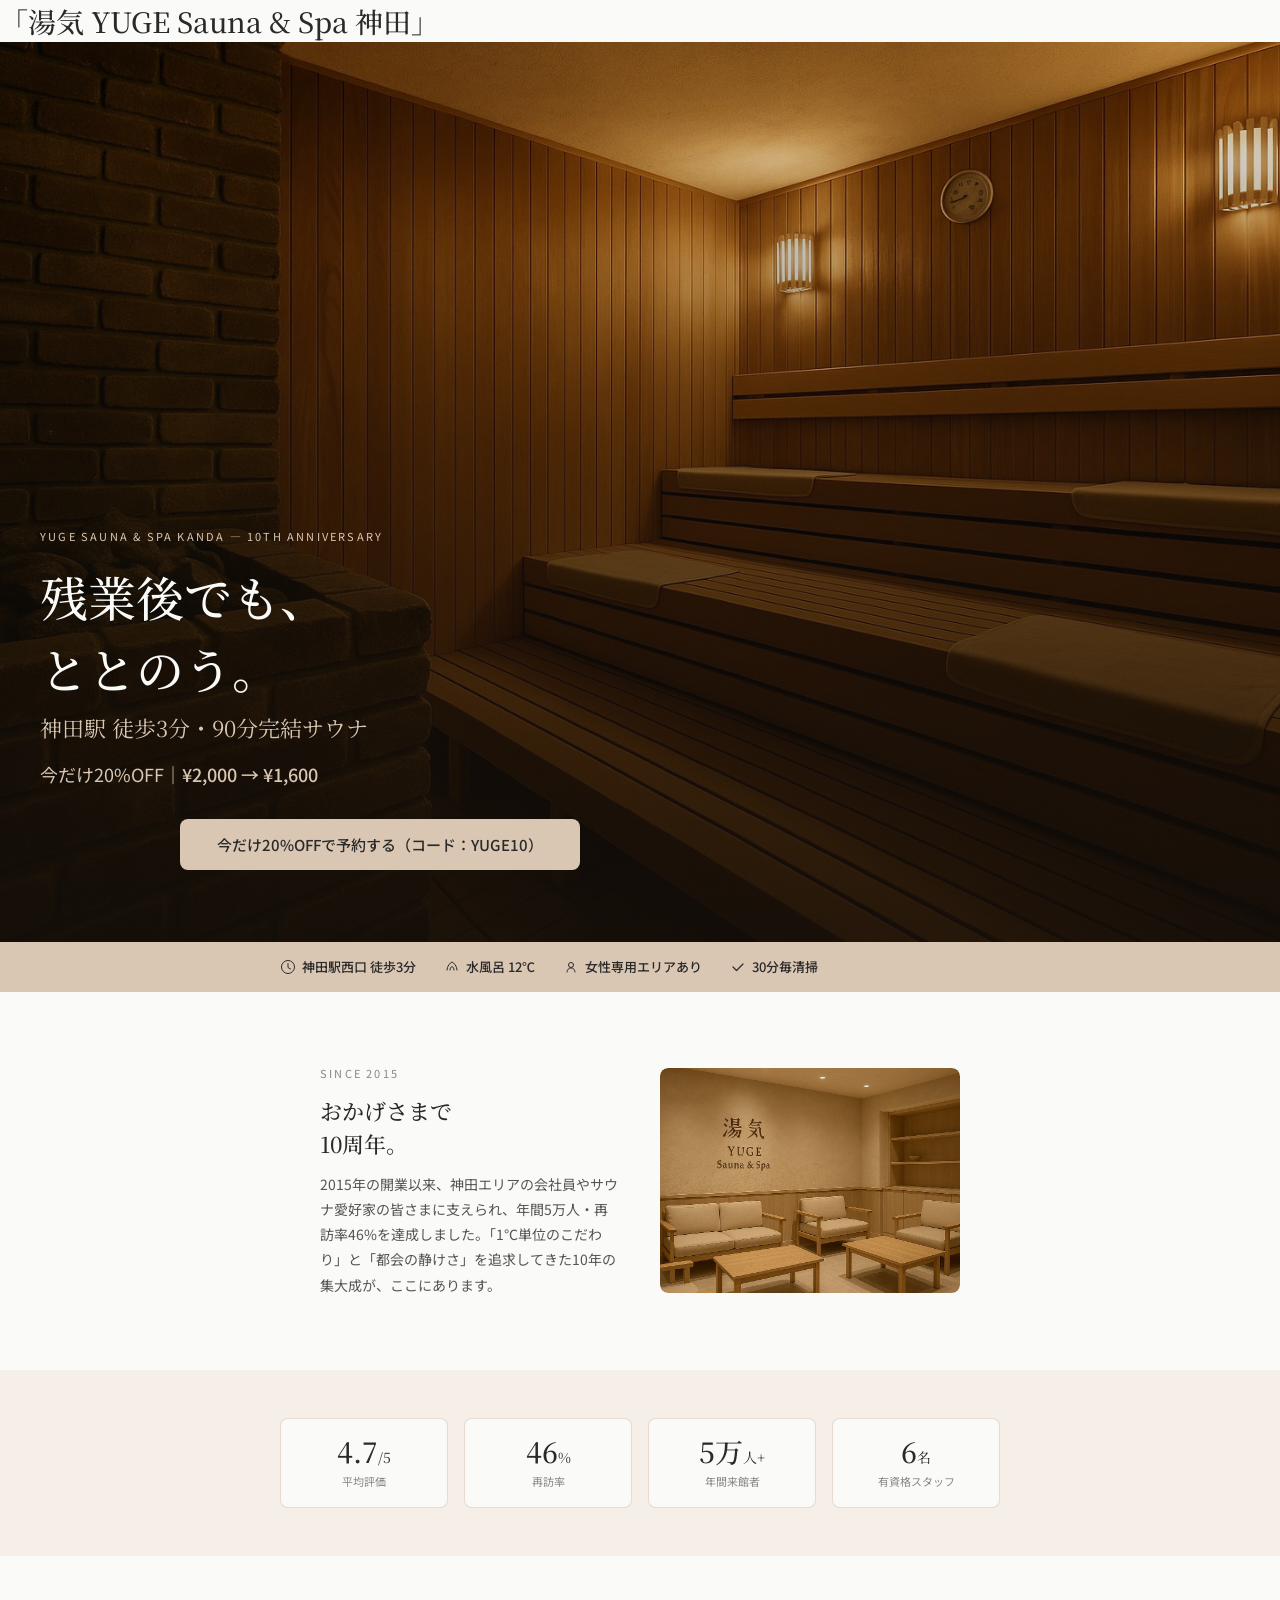
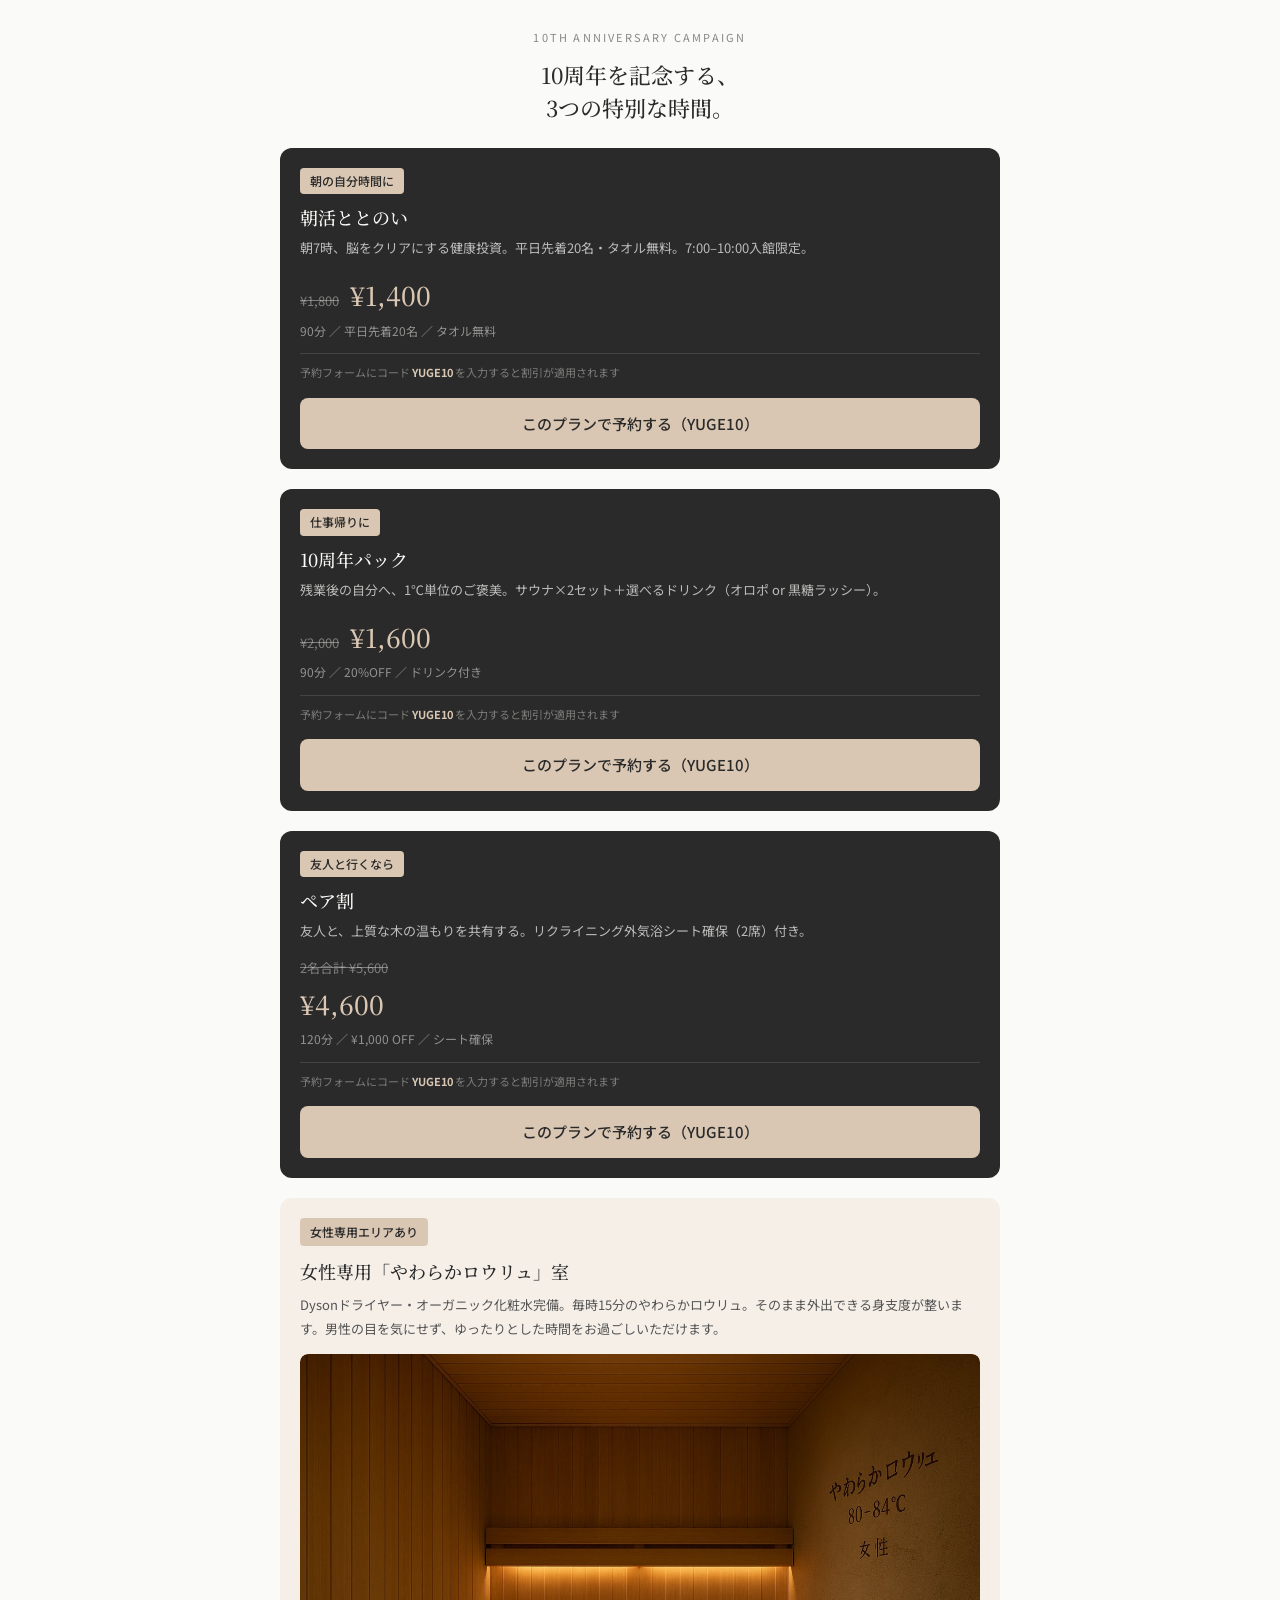
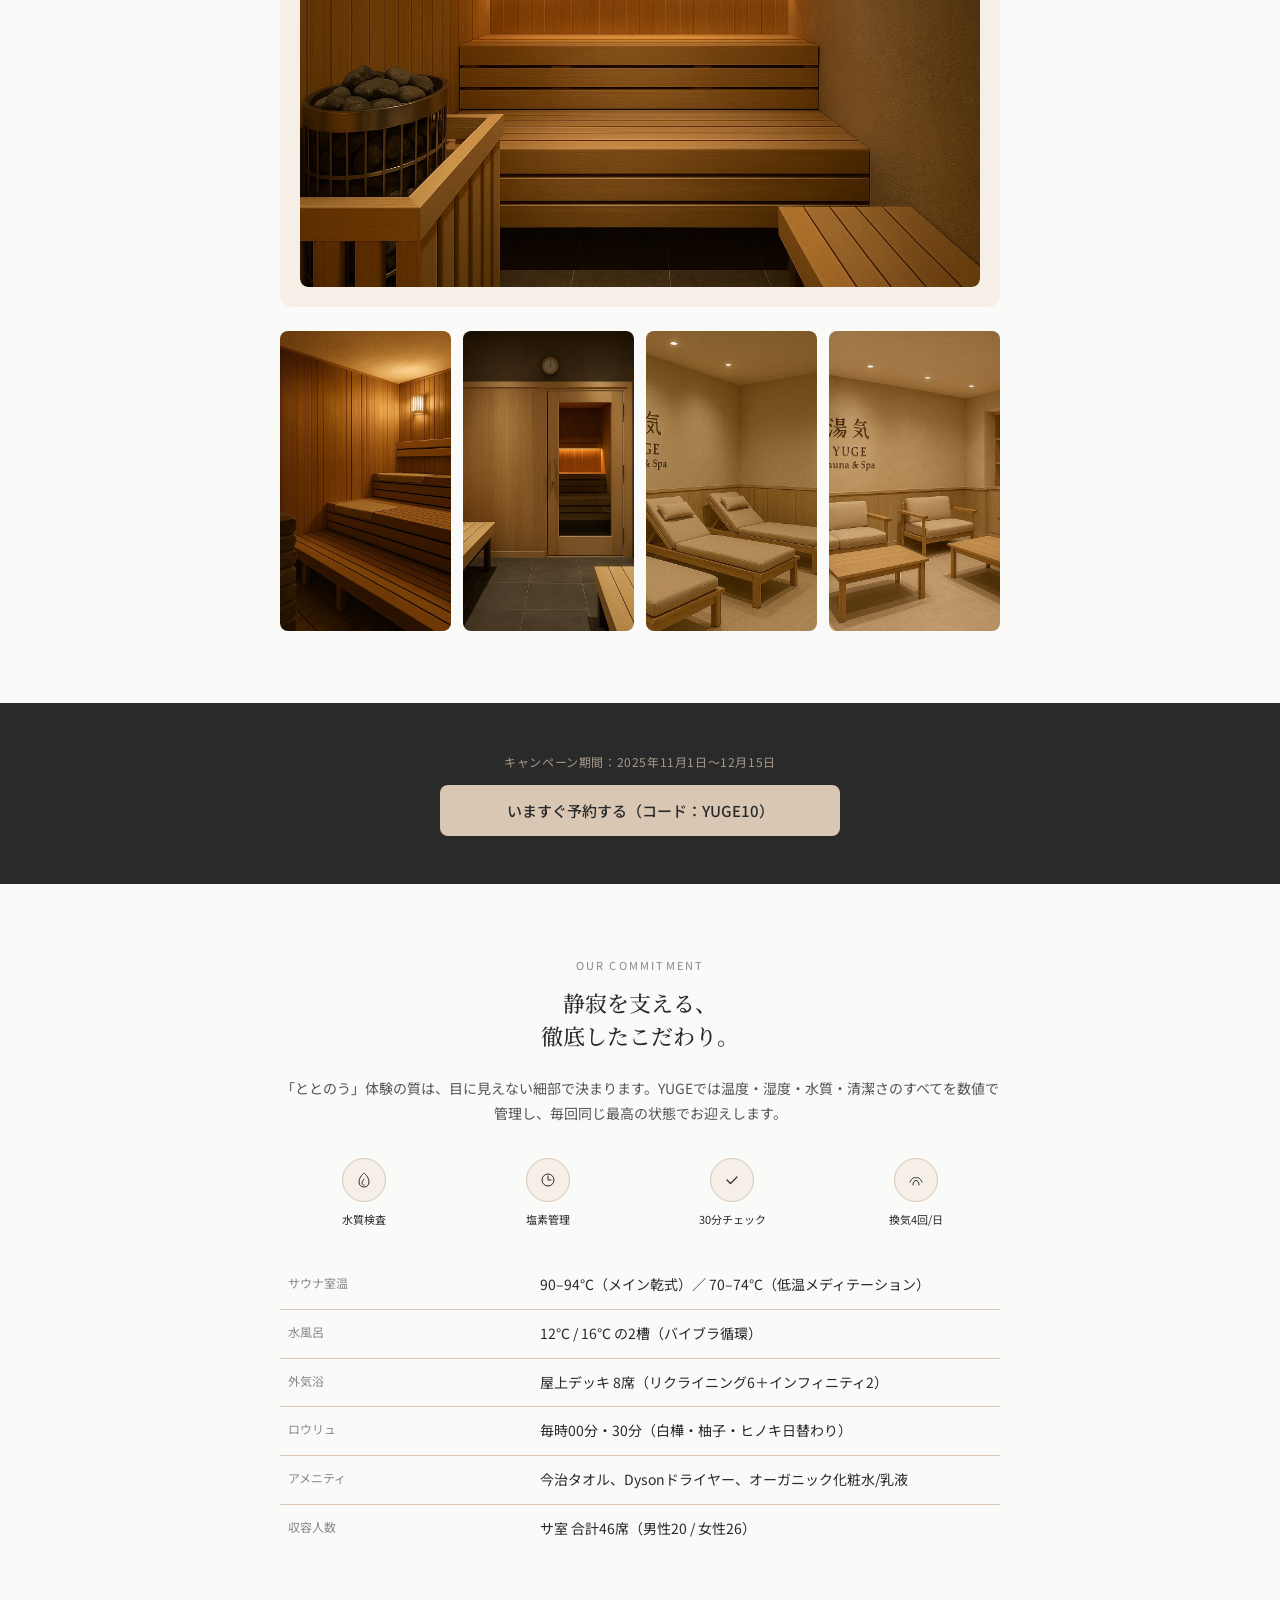
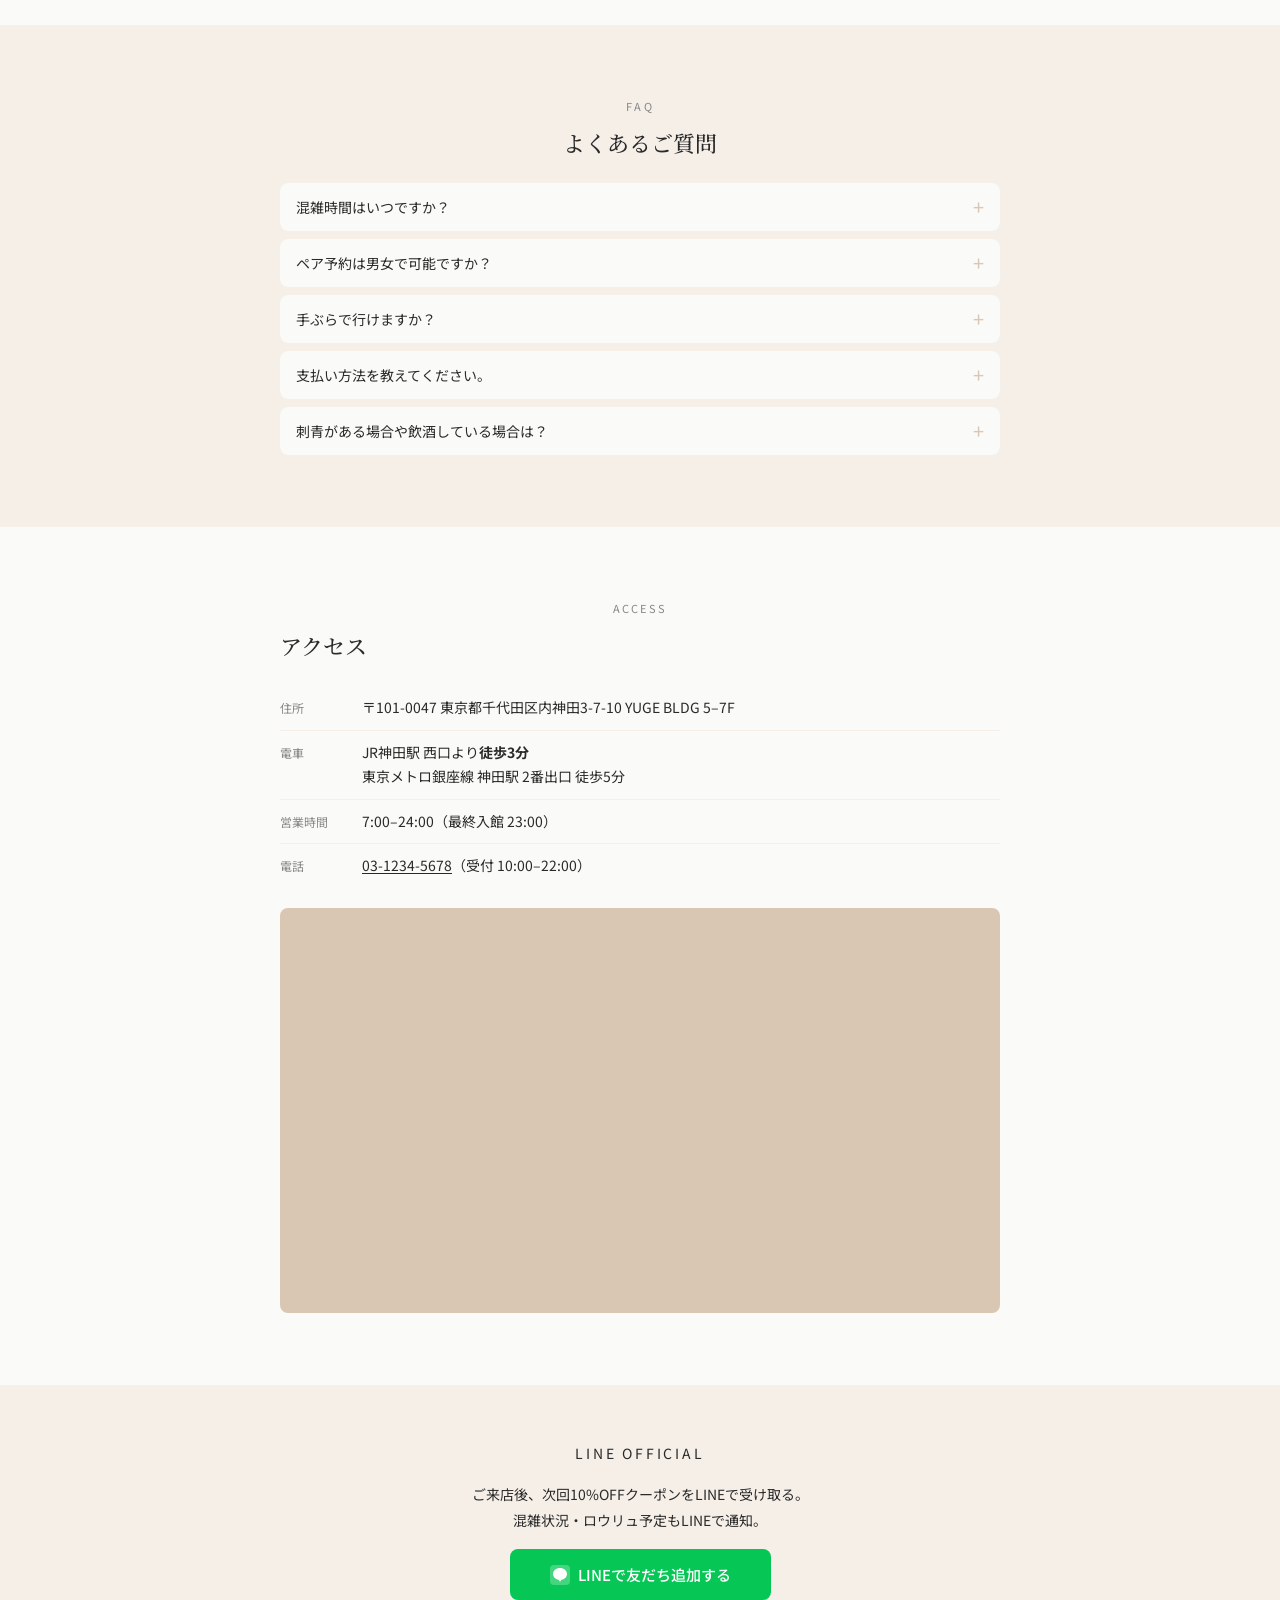
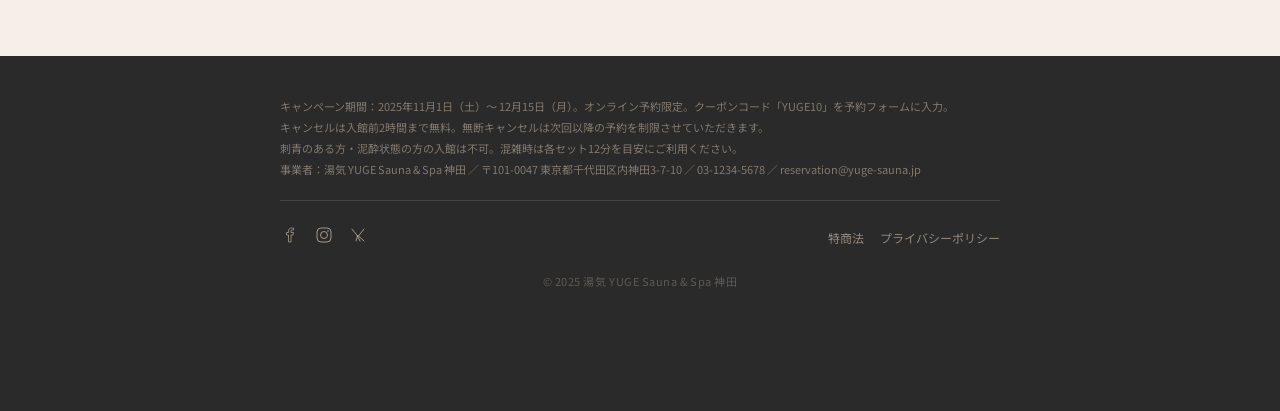
==== commit a658f20d: "更新-1" ====
--- a/index.html
+++ b/index.html
@@ -14,6 +14,7 @@
     content="神田駅西口 徒歩3分。東京・神田のサウナ＆スパ「湯気 YUGE」が10周年を記念したキャンペーンを開催中。90分¥1,600（通常¥2,000・20%OFF）。水風呂12℃・女性専用やわらかロウリュ室完備。オンライン予約でクーポンコードYUGE10を入力すると即割引。残業後でも、ととのう。">
   <meta name="robots" content="index, follow">
   <link rel="canonical" href="https://yuraharu8910.github.io/yuge-lp/">
+  <h1>「湯気 YUGE Sauna & Spa 神田」</h1>
 
   <!-- ══════════════════════════
        OGP（SNSシェア用）
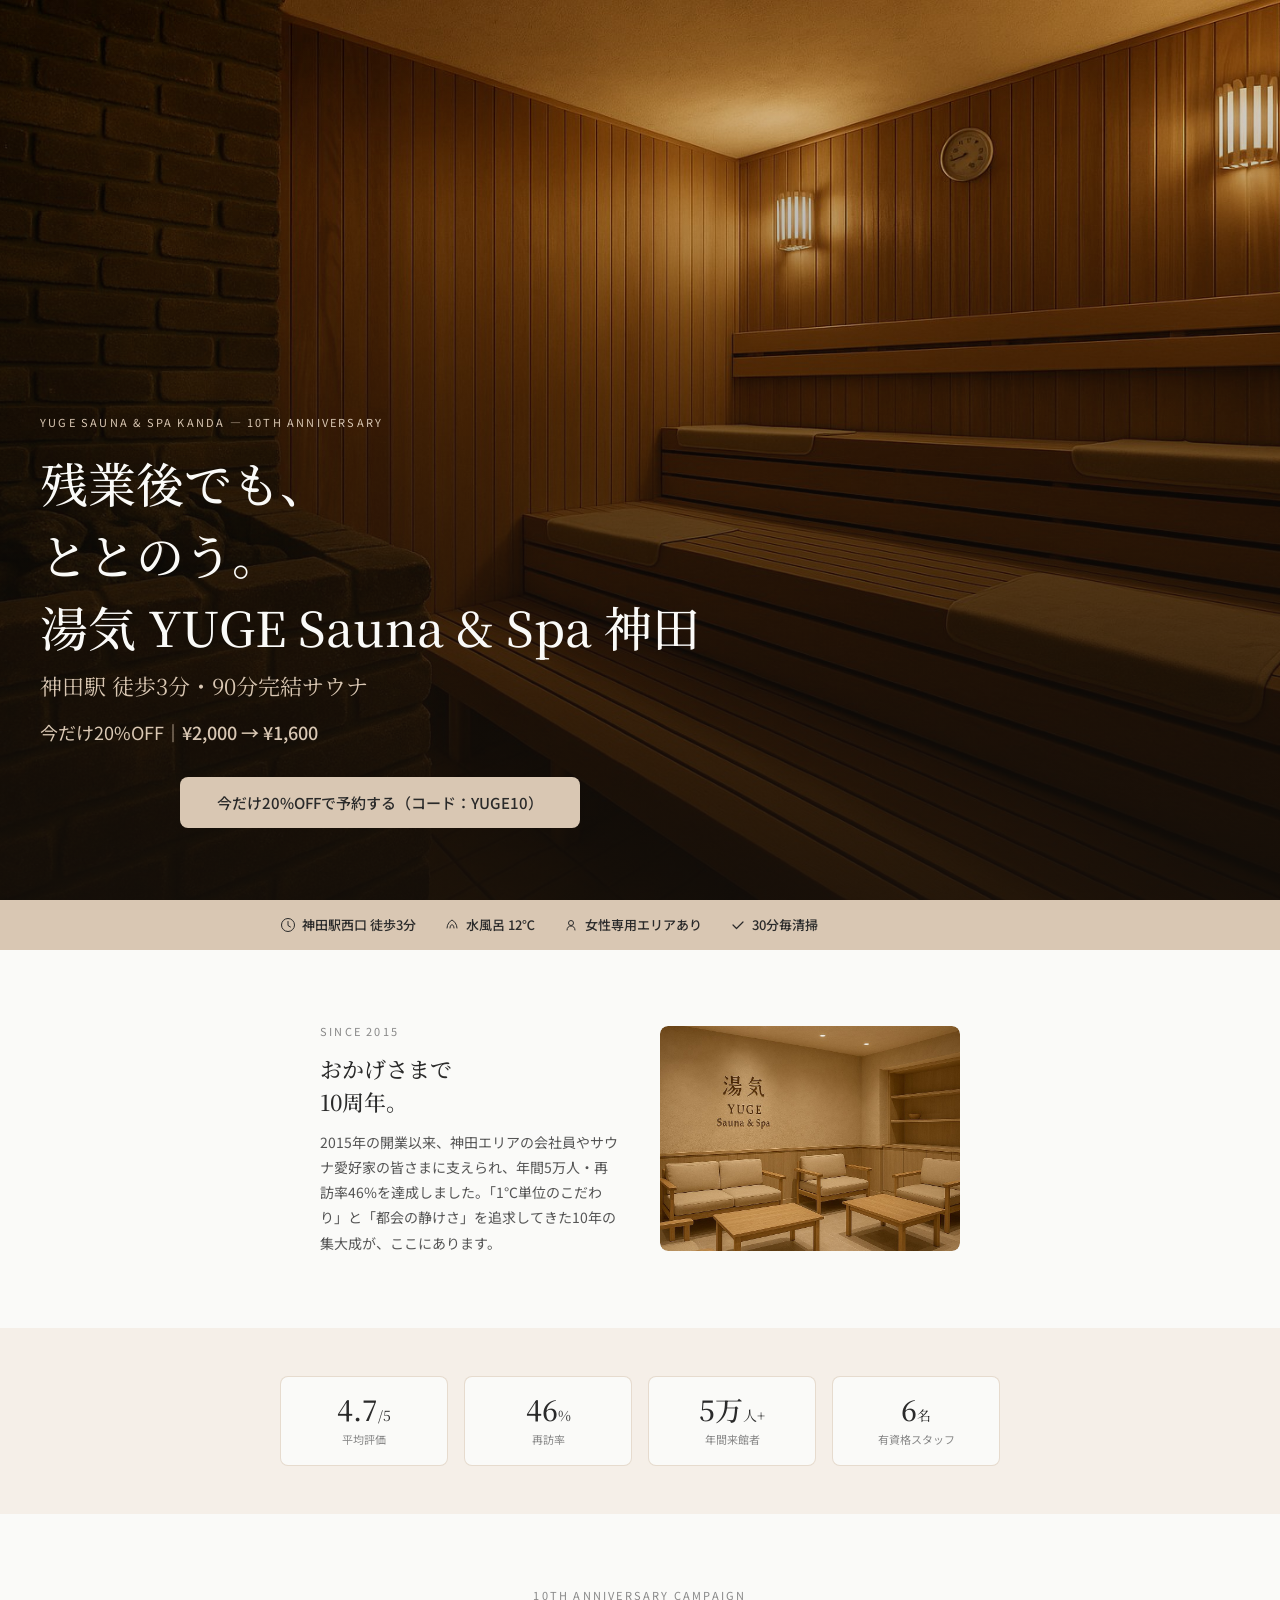
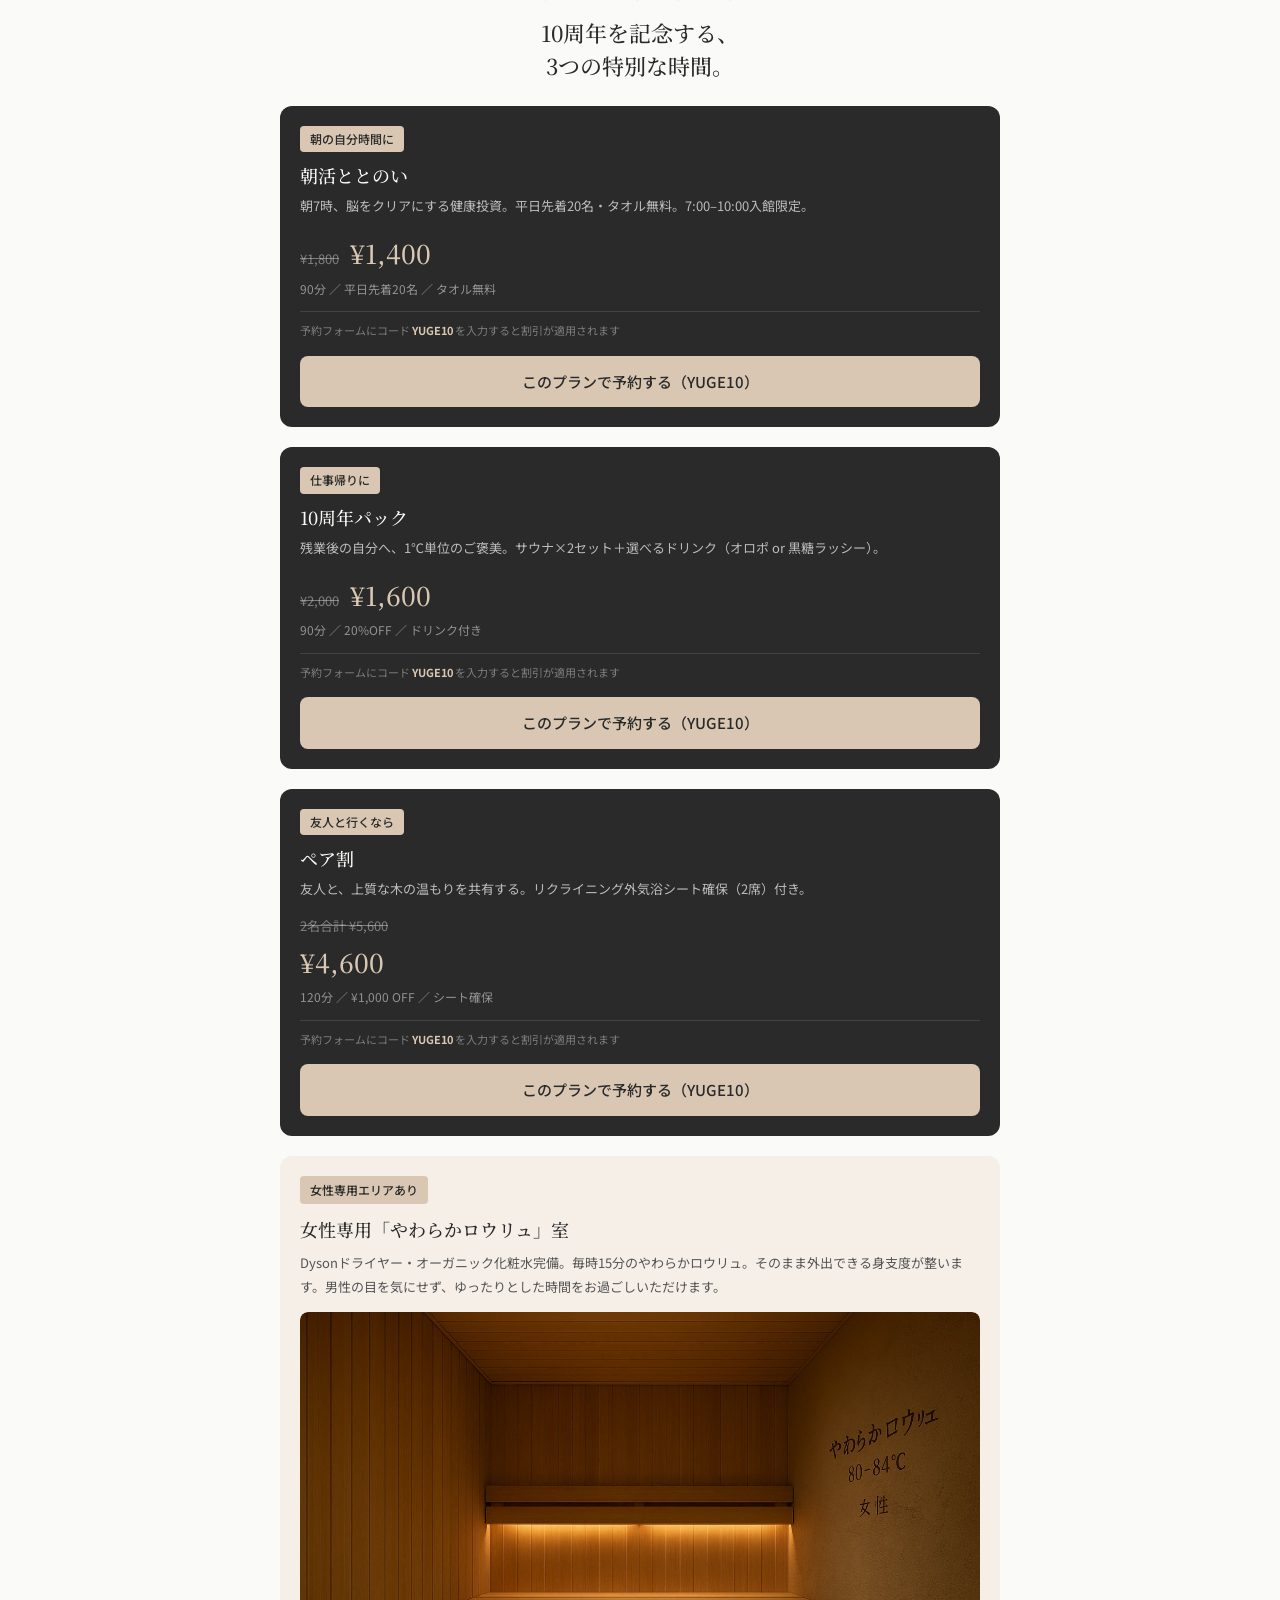
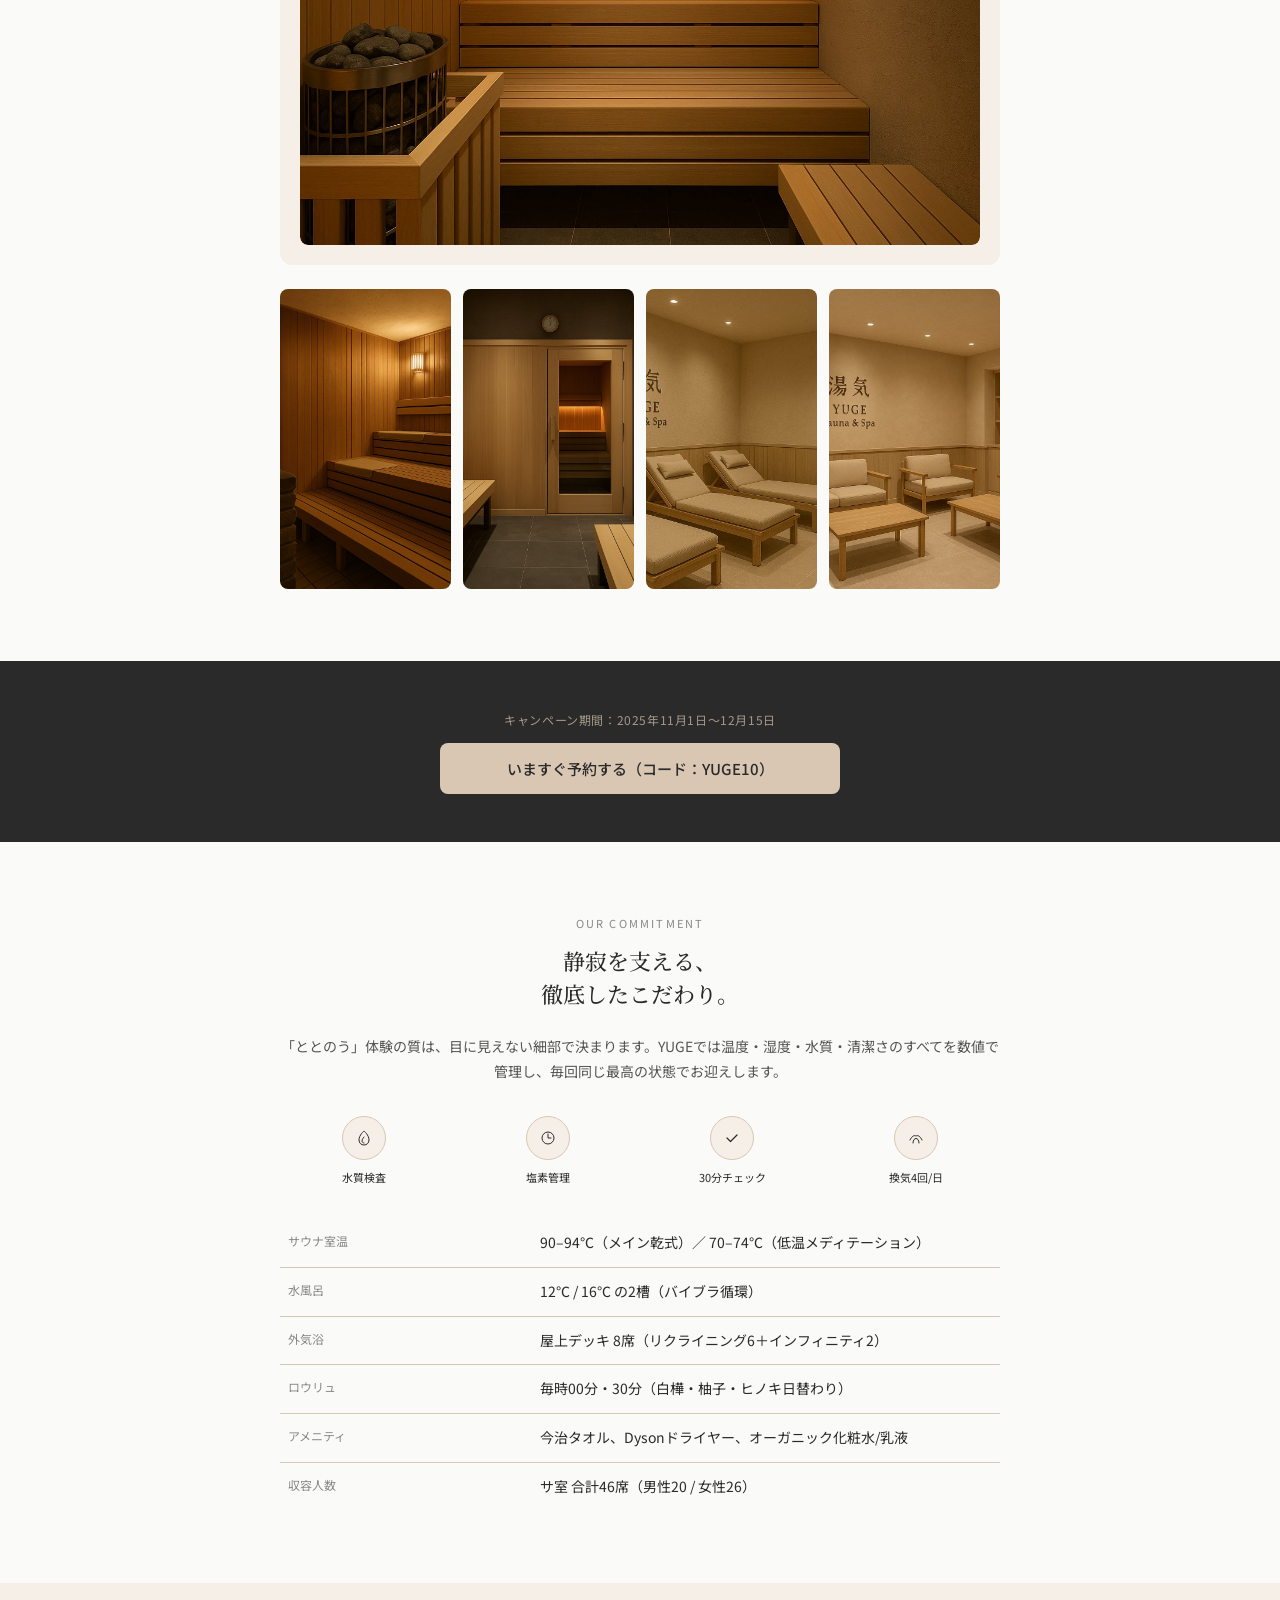
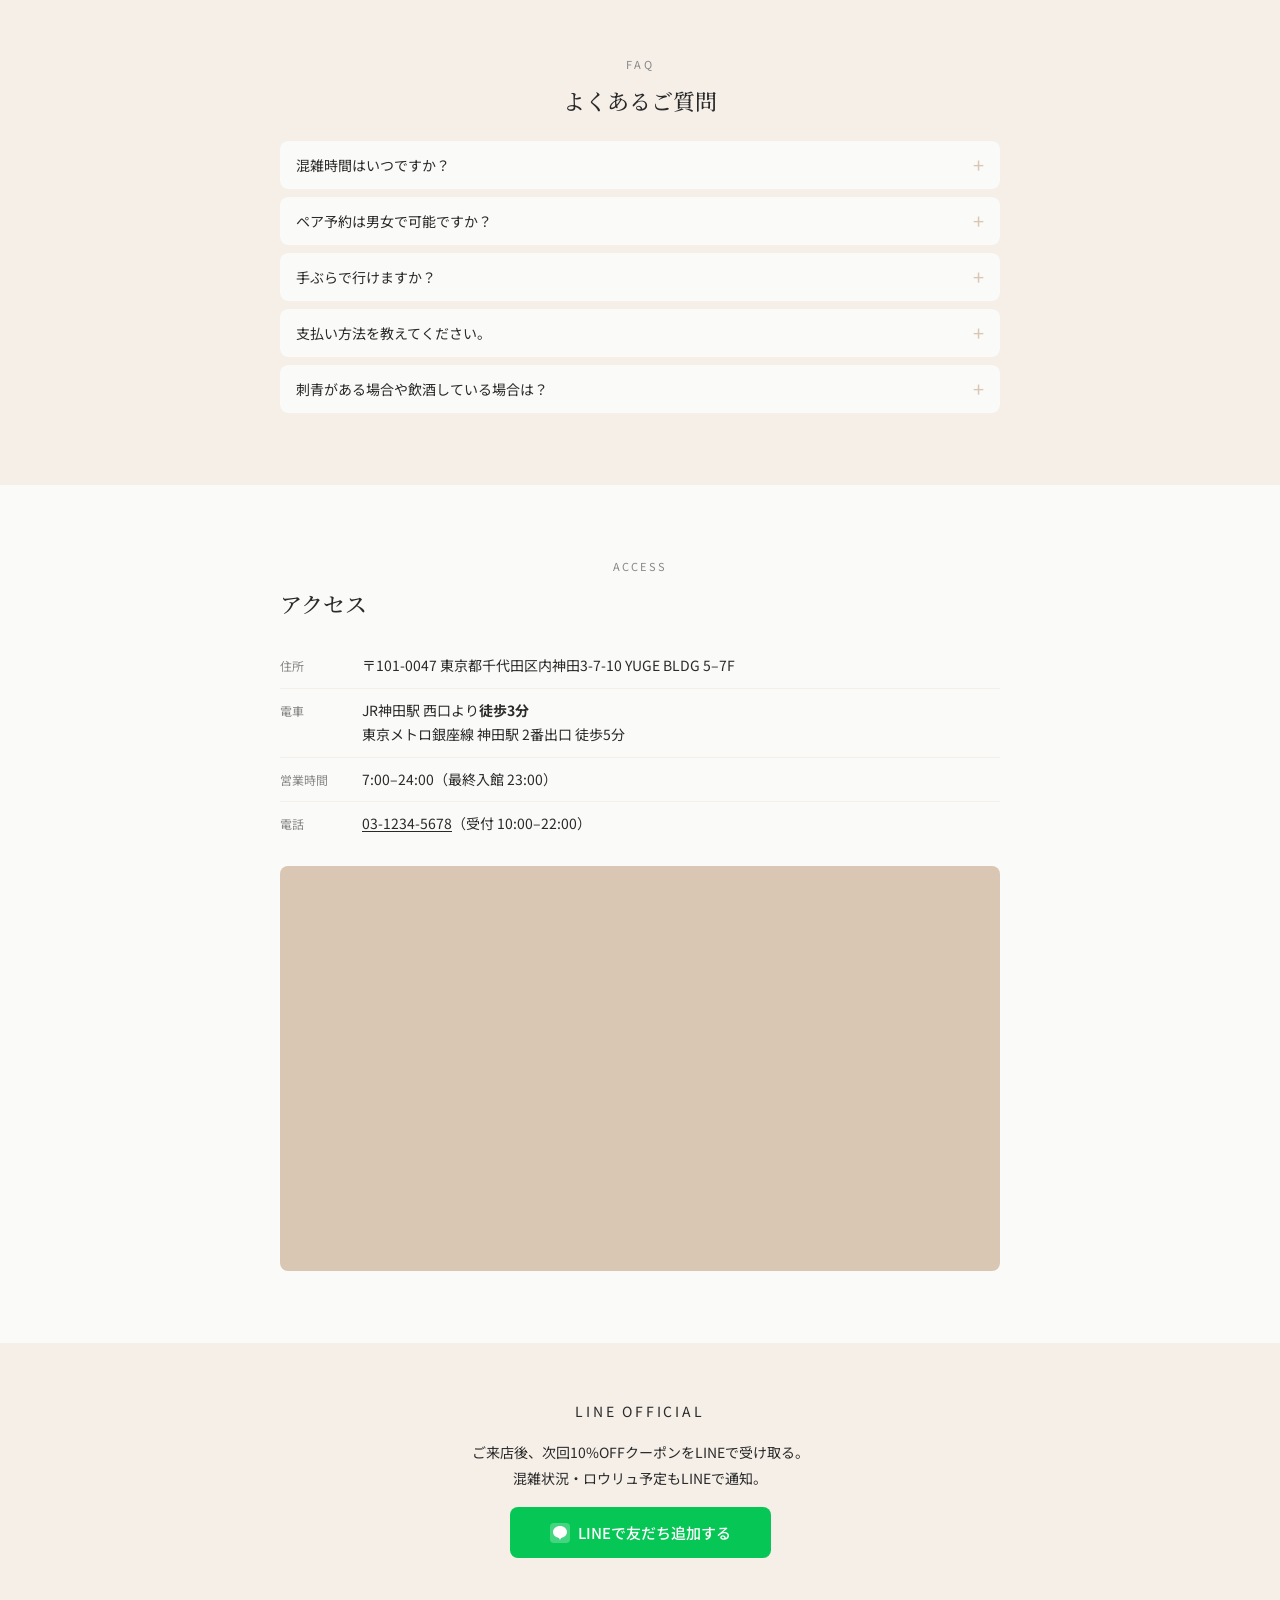
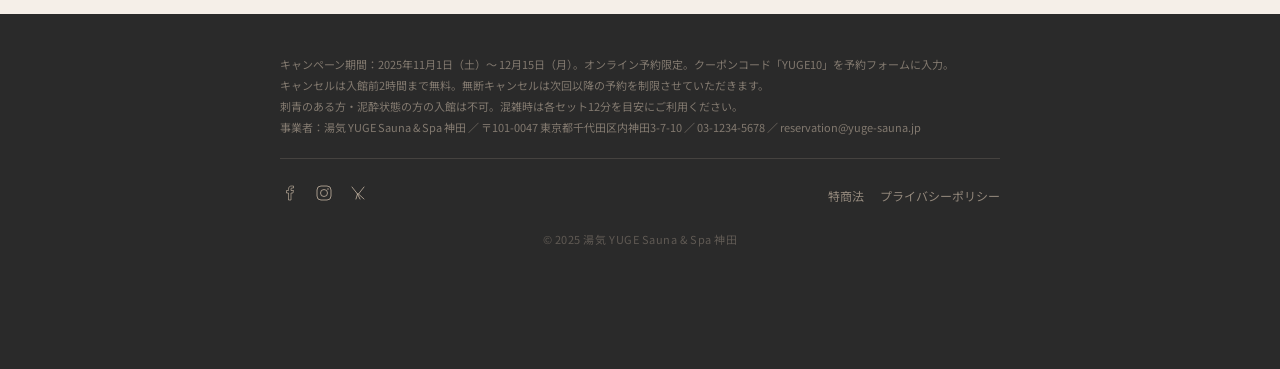
==== commit 2bc44883: "更新-2" ====
--- a/index.html
+++ b/index.html
@@ -14,7 +14,7 @@
     content="神田駅西口 徒歩3分。東京・神田のサウナ＆スパ「湯気 YUGE」が10周年を記念したキャンペーンを開催中。90分¥1,600（通常¥2,000・20%OFF）。水風呂12℃・女性専用やわらかロウリュ室完備。オンライン予約でクーポンコードYUGE10を入力すると即割引。残業後でも、ととのう。">
   <meta name="robots" content="index, follow">
   <link rel="canonical" href="https://yuraharu8910.github.io/yuge-lp/">
-  <h1>「湯気 YUGE Sauna & Spa 神田」</h1>
+
 
   <!-- ══════════════════════════
        OGP（SNSシェア用）
@@ -100,7 +100,7 @@
       <!-- Hero内テキスト -->
       <div id="fv-content">
         <p class="fv-eyebrow">YUGE SAUNA &amp; SPA KANDA — 10TH ANNIVERSARY</p>
-        <h1>残業後でも、<br>ととのう。<br><span class="fv-h1-sub">神田駅 徒歩3分・90分完結サウナ</span></h1>
+        <h1>残業後でも、<br>ととのう。<br>湯気 YUGE Sauna & Spa 神田<span class="fv-h1-sub">神田駅 徒歩3分・90分完結サウナ</span></h1>
         <p class="fv-sub">今だけ20%OFF｜<strong>¥2,000 → ¥1,600</strong></p>
         <a href="https://yuge-sauna.jp/reserve" class="btn-primary" id="fv-cta">今だけ20%OFFで予約する（コード：YUGE10）</a>
       </div>
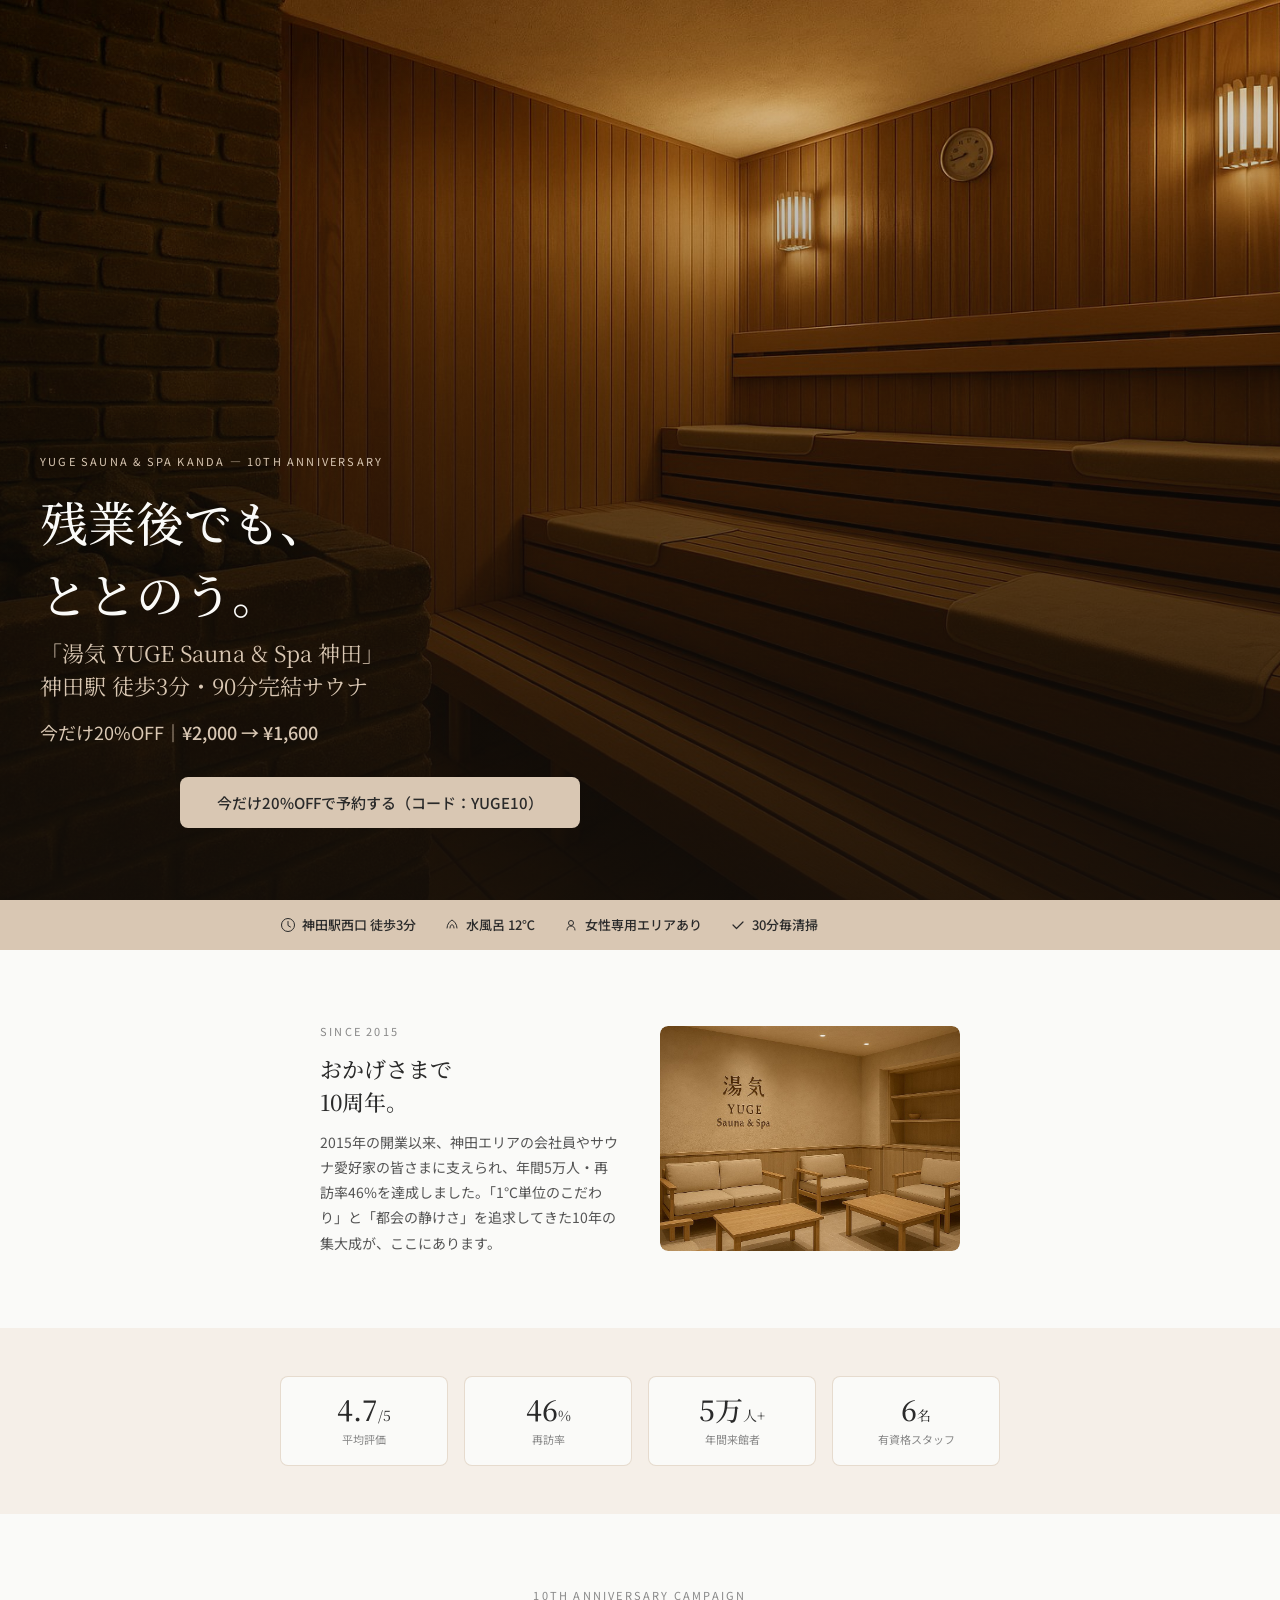
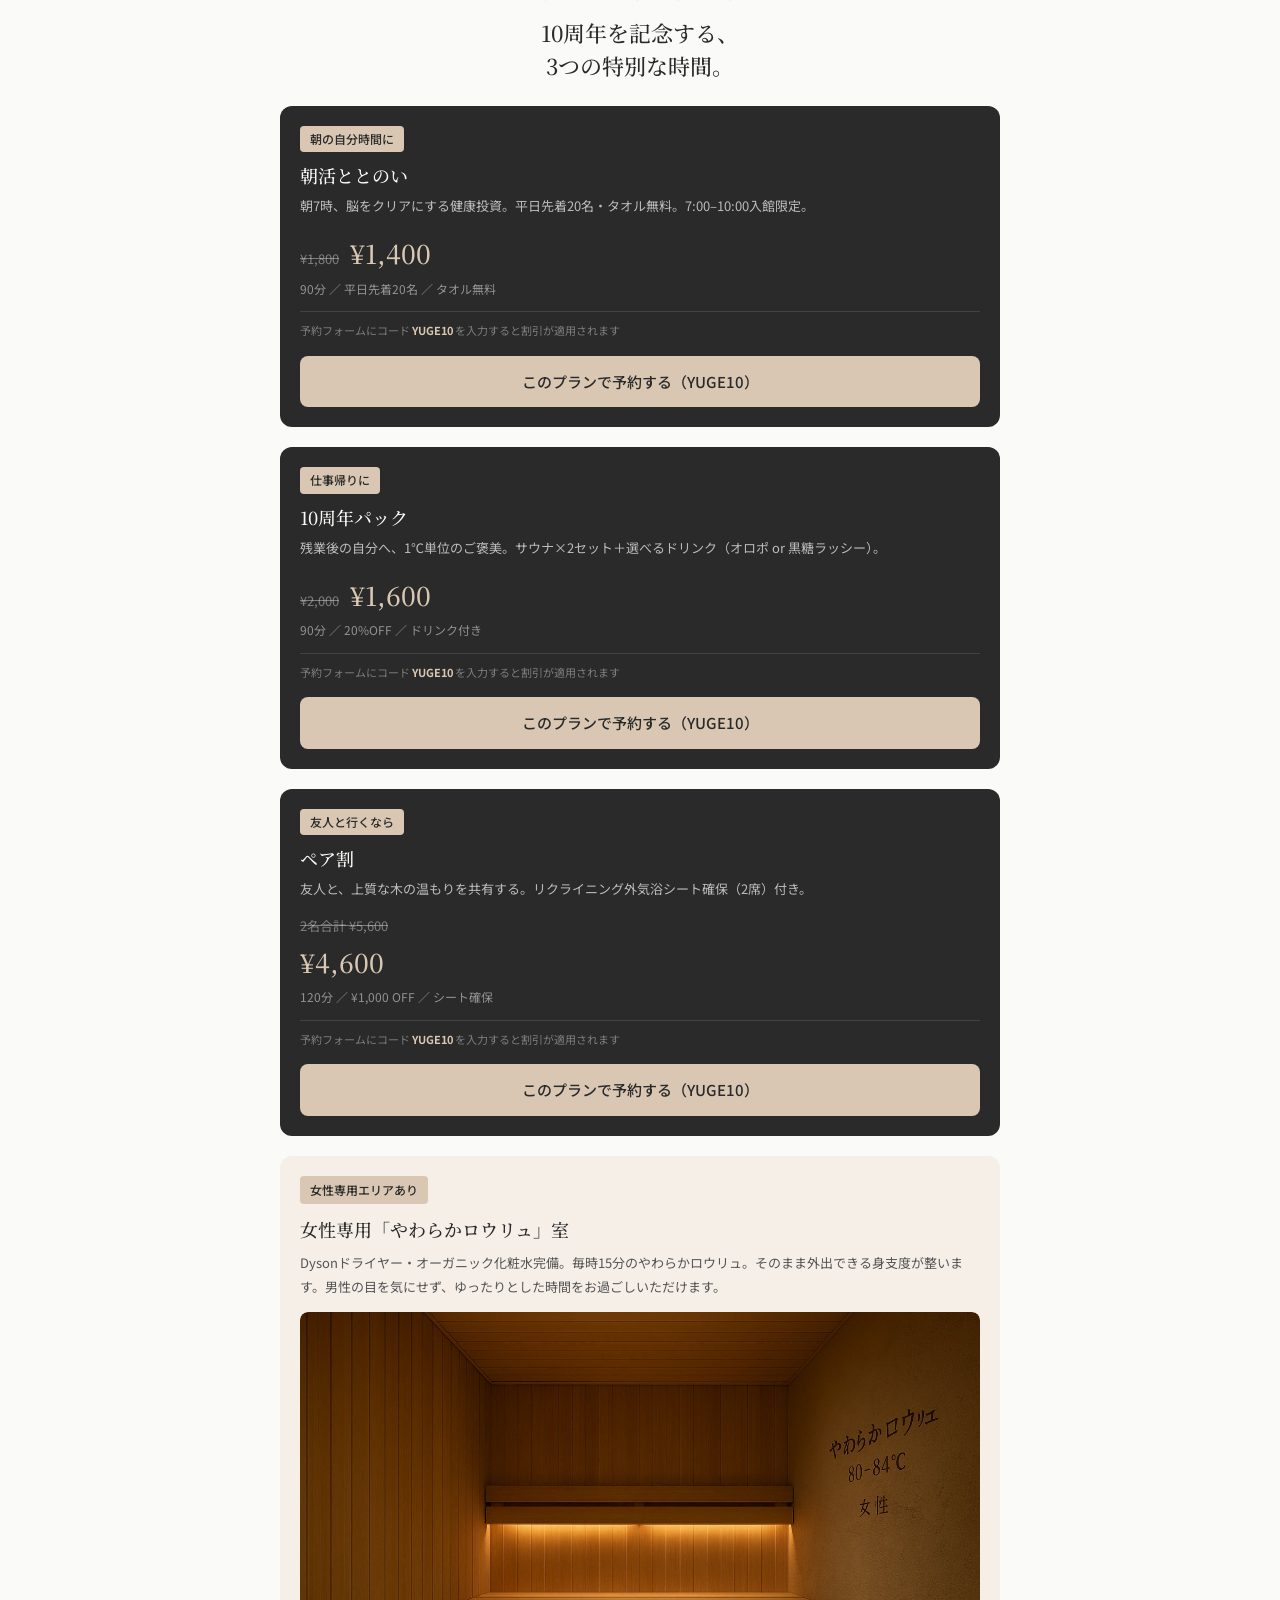
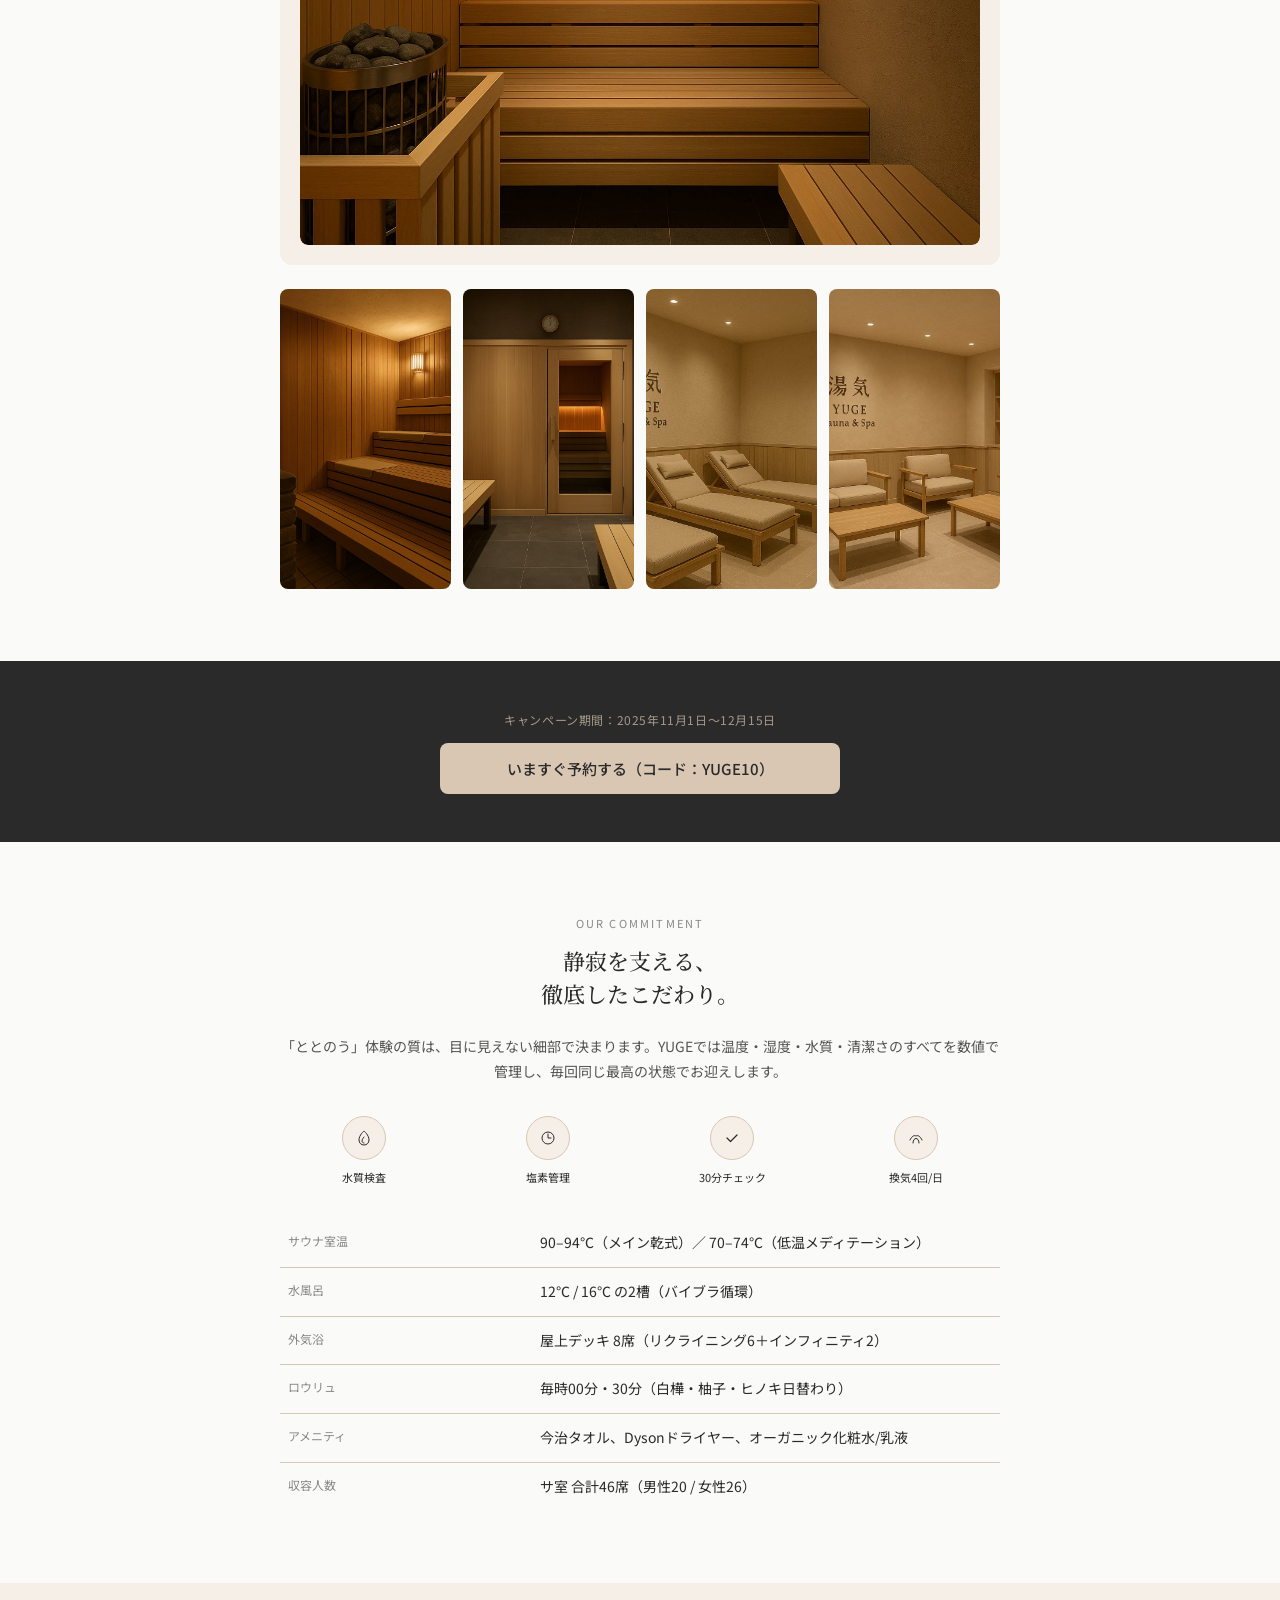
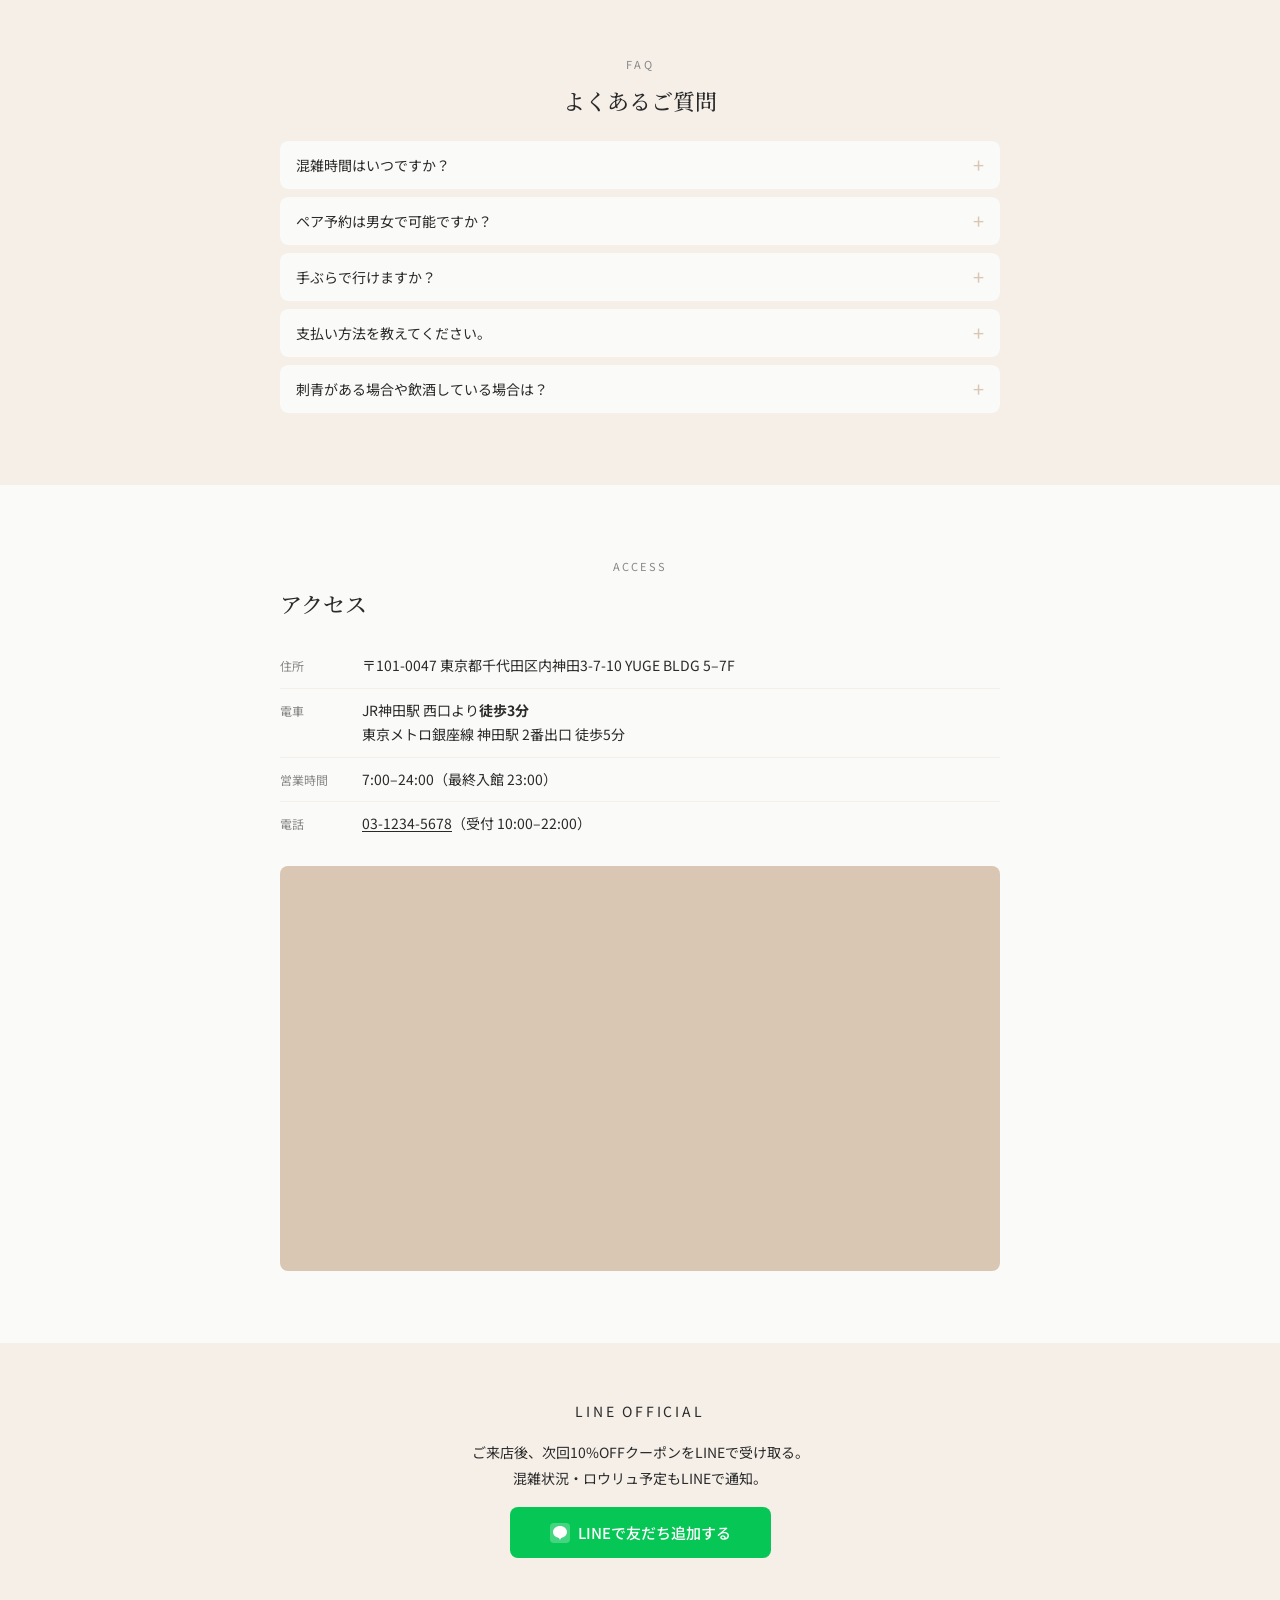
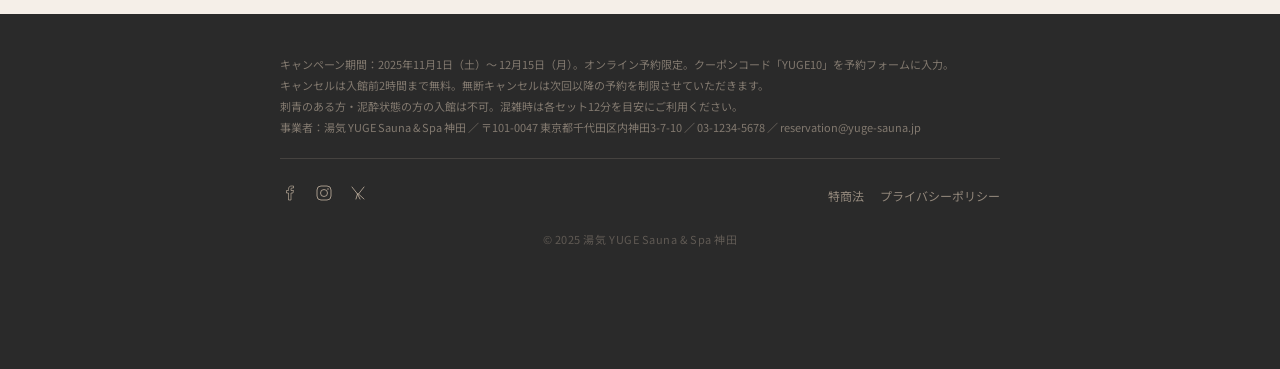
==== commit d114f8f2: "更新-5" ====
--- a/index.html
+++ b/index.html
@@ -100,7 +100,7 @@
       <!-- Hero内テキスト -->
       <div id="fv-content">
         <p class="fv-eyebrow">YUGE SAUNA &amp; SPA KANDA — 10TH ANNIVERSARY</p>
-        <h1>残業後でも、<br>ととのう。<br>湯気 YUGE Sauna & Spa 神田<span class="fv-h1-sub">神田駅 徒歩3分・90分完結サウナ</span></h1>
+        <h1>残業後でも、<br>ととのう。<br><span class="fv-h1-sub">「湯気 YUGE Sauna & Spa 神田」<br>神田駅 徒歩3分・90分完結サウナ</span></h1>
         <p class="fv-sub">今だけ20%OFF｜<strong>¥2,000 → ¥1,600</strong></p>
         <a href="https://yuge-sauna.jp/reserve" class="btn-primary" id="fv-cta">今だけ20%OFFで予約する（コード：YUGE10）</a>
       </div>
@@ -461,6 +461,66 @@
       </div>
     </div>
     <p class="footer-copy">© 2025 湯気 YUGE Sauna &amp; Spa 神田</p>
+    <!-- ═══════════════════════════
+         予約モーダル
+    ═══════════════════════════ -->
+    <div id="modal-overlay">
+      <div id="modal-box" role="dialog" aria-modal="true" aria-labelledby="modal-title">
+
+        <!-- 閉じるボタン（×） -->
+        <button id="modal-close" aria-label="閉じる">×</button>
+
+        <p class="modal-eyebrow">ONLINE RESERVATION</p>
+        <h2 id="modal-title">予約フォーム</h2>
+        <p class="modal-coupon">コード <strong>YUGE10</strong> が自動適用されます（20%OFF）</p>
+
+        <div id="reserve-form">
+          <!-- お名前 -->
+          <label for="f-name">お名前 <span class="required">必須</span></label>
+          <input type="text" id="f-name" placeholder="山田 太郎" autocomplete="name">
+
+          <!-- メールアドレス -->
+          <label for="f-email">メールアドレス <span class="required">必須</span></label>
+          <input type="email" id="f-email" placeholder="email@example.com" autocomplete="email">
+
+          <!-- 電話番号 -->
+          <label for="f-tel">電話番号</label>
+          <input type="tel" id="f-tel" placeholder="090-0000-0000" autocomplete="tel">
+
+          <!-- プラン選択 -->
+          <label for="f-plan">ご希望のプラン <span class="required">必須</span></label>
+          <select id="f-plan">
+            <option value="">選択してください</option>
+            <option value="morning">朝活ととのい（¥1,400）</option>
+            <option value="anniversary">10周年パック（¥1,600）</option>
+            <option value="pair">ペア割（¥4,600）</option>
+          </select>
+
+          <!-- 備考 -->
+          <label for="f-message">備考・ご要望</label>
+          <textarea id="f-message" placeholder="ご要望があればご記入ください"></textarea>
+
+          <!-- 送信ボタン -->
+          <button type="button" id="form-submit-btn">予約を申し込む（YUGE10）</button>
+
+          <!-- ステータスメッセージ（送信結果を表示） -->
+          <p id="form-status"></p>
+
+        </div><!-- /#reserve-form ここまで -->
+
+        <!-- ★ サンクス画面（送信後に表示） -->
+        <div id="modal-thanks">
+          <div class="thanks-icon">✓</div>
+          <h3>ご予約ありがとうございます！</h3>
+          <p>担当者より折り返しご連絡いたします。<br>
+            しばらくお待ちください。</p>
+          <p class="thanks-sub">ご不明な点はお電話でもお気軽にどうぞ。</p>
+          <button type="button" id="thanks-close-btn">閉じる</button>
+        </div>
+
+      </div><!-- /#modal-box -->
+    </div><!-- /#modal-overlay -->
+
   </footer>
 
   <!-- FLOATING CTA -->
--- a/style.css
+++ b/style.css
@@ -1104,4 +1104,405 @@
       width: auto;
       padding: 13px 32px;
    }
+}
+
+/* =============================================
+   モーダル（ポップアップ）
+============================================= */
+
+/* 背景の暗いオーバーレイ */
+#modal-overlay {
+   display: none;
+   /* 最初は非表示 */
+   position: fixed;
+   /* 画面全体を覆う */
+   inset: 0;
+   /* top/right/bottom/left すべて0 */
+   background: rgba(0, 0, 0, 0.6);
+   z-index: 500;
+   /* floating-cta(300)より上 */
+   align-items: center;
+   justify-content: center;
+   padding: 20px;
+   overflow-y: auto;
+   /* モーダルが長い場合にスクロール */
+}
+
+/* 表示状態（JSでこのクラスを付け外しする） */
+#modal-overlay.is-open {
+   display: flex;
+}
+
+/* フォームの白い箱 */
+#modal-box {
+   background: var(--off-white);
+   border-radius: 12px;
+   padding: 28px 24px;
+   width: 100%;
+   max-width: 480px;
+   position: relative;
+   /* 閉じるボタンの基点 */
+   max-height: 90vh;
+   overflow-y: auto;
+}
+
+/* 閉じるボタン（×） */
+#modal-close {
+   position: absolute;
+   top: 16px;
+   right: 16px;
+   background: none;
+   border: none;
+   font-size: 22px;
+   color: var(--muted);
+   cursor: pointer;
+   line-height: 1;
+   padding: 4px 8px;
+}
+
+#modal-close:hover {
+   color: var(--charcoal);
+}
+
+/* フォームのラベル */
+.form-label {
+   display: block;
+   font-size: 13px;
+   font-weight: 500;
+   margin-bottom: 6px;
+   margin-top: 16px;
+   color: var(--charcoal);
+}
+
+/* 必須バッジ */
+.required {
+   background: #c0392b;
+   color: #fff;
+   font-size: 10px;
+   padding: 2px 5px;
+   border-radius: 3px;
+   margin-left: 4px;
+   vertical-align: middle;
+}
+
+/* 入力欄・セレクト・テキストエリア共通 */
+.form-input {
+   display: block;
+   width: 100%;
+   padding: 10px 12px;
+   font-size: 14px;
+   font-family: var(--sans);
+   border: 1px solid var(--beige);
+   border-radius: 6px;
+   background: #fff;
+   color: var(--charcoal);
+   outline: none;
+   transition: border-color 0.2s;
+}
+
+.form-input:focus {
+   border-color: var(--charcoal);
+}
+
+/* テキストエリアだけリサイズを縦方向のみに */
+textarea.form-input {
+   resize: vertical;
+}
+
+/* 送信ボタン（既存の.btn-primaryを上書き調整） */
+#form-submit-btn {
+   margin-top: 24px;
+   width: 100%;
+}
+
+/* 送信中・完了・エラー メッセージ */
+#form-status.sending {
+   color: var(--muted);
+}
+
+#form-status.success {
+   color: #27ae60;
+   font-weight: 500;
+}
+
+#form-status.error {
+   color: #c0392b;
+}
+
+/* ══════════════════════════════
+   予約モーダル
+══════════════════════════════ */
+
+/* オーバーレイ＝背景の暗い幕 */
+#modal-overlay {
+   display: none;
+   /* 最初は非表示 */
+   position: fixed;
+   /* 画面に固定 */
+   inset: 0;
+   /* top/right/bottom/left すべて0 = 全画面 */
+   background: rgba(0, 0, 0, 0.6);
+   z-index: 500;
+   align-items: center;
+   justify-content: center;
+   padding: 16px;
+}
+
+/* is-openクラスが付いたら表示する */
+#modal-overlay.is-open {
+   display: flex;
+}
+
+/* モーダルの白いボックス */
+#modal-box {
+   background: var(--off-white);
+   border-radius: 12px;
+   padding: 28px 24px;
+   width: 100%;
+   max-width: 480px;
+   max-height: 90vh;
+   overflow-y: auto;
+   /* 内容が長い場合はスクロール */
+   position: relative;
+}
+
+/* 閉じる × ボタン */
+#modal-close {
+   position: absolute;
+   top: 14px;
+   right: 16px;
+   background: none;
+   border: none;
+   font-size: 22px;
+   cursor: pointer;
+   color: var(--muted);
+   line-height: 1;
+}
+
+.modal-eyebrow {
+   font-size: 11px;
+   letter-spacing: 0.2em;
+   color: var(--muted);
+   text-align: center;
+   margin-bottom: 6px;
+}
+
+#modal-box h2 {
+   text-align: center;
+   font-size: 20px;
+   margin-bottom: 6px;
+}
+
+.modal-coupon {
+   text-align: center;
+   font-size: 13px;
+   color: var(--muted);
+   margin-bottom: 20px;
+}
+
+/* フォームのラベル */
+#modal-box label {
+   display: block;
+   font-size: 13px;
+   font-weight: 500;
+   margin-bottom: 6px;
+   margin-top: 14px;
+}
+
+/* 必須バッジ */
+.required {
+   display: inline-block;
+   background: #c0392b;
+   color: #fff;
+   font-size: 10px;
+   padding: 1px 6px;
+   border-radius: 3px;
+   margin-left: 6px;
+   vertical-align: middle;
+}
+
+/* 入力フィールド共通 */
+#modal-box input,
+#modal-box select,
+#modal-box textarea {
+   width: 100%;
+   border: 1px solid var(--beige);
+   border-radius: 6px;
+   padding: 10px 12px;
+   font-size: 14px;
+   font-family: var(--sans);
+   background: #fff;
+   color: var(--charcoal);
+   outline: none;
+   transition: border-color 0.2s;
+}
+
+#modal-box input:focus,
+#modal-box select:focus,
+#modal-box textarea:focus {
+   border-color: var(--charcoal);
+}
+
+#modal-box textarea {
+   min-height: 80px;
+   resize: vertical;
+   /* 縦方向だけリサイズ可能 */
+}
+
+/* 送信ボタン */
+#form-submit-btn {
+   display: block;
+   width: 100%;
+   background: var(--beige);
+   color: var(--charcoal);
+   border: none;
+   border-radius: 8px;
+   padding: 13px 0;
+   font-size: 15px;
+   font-family: var(--sans);
+   font-weight: 500;
+   cursor: pointer;
+   margin-top: 20px;
+   transition: opacity 0.2s;
+}
+
+#form-submit-btn:hover {
+   opacity: 0.85;
+}
+
+#form-submit-btn:disabled {
+   opacity: 0.5;
+   cursor: not-allowed;
+}
+
+/* ステータスメッセージ（送信結果） */
+#form-status {
+   display: none !important;
+   /* JSで表示切替 */
+   margin-top: 12px;
+   padding: 10px 14px;
+   border-radius: 6px;
+   font-size: 13px;
+   text-align: center;
+}
+
+/* 送信中 */
+#form-status.sending {
+   background: #f0e8e0;
+   color: var(--muted);
+}
+
+/* 成功 */
+#form-status.success {
+   background: #e8f5e9;
+   color: #2e7d32;
+}
+
+/* エラー */
+#form-status.error {
+   background: #fdecea;
+   color: #c0392b;
+}
+
+/* ══════════════════════════════
+   バリデーション用スタイル
+   ※ style.css の一番末尾に追記してください
+══════════════════════════════ */
+
+/* エラー状態の入力欄（赤枠） */
+#modal-box input.is-error,
+#modal-box select.is-error,
+#modal-box textarea.is-error {
+   border-color: #c0392b;
+   /* 赤いボーダー */
+   background: #fff8f8;
+   /* ほんのり赤い背景 */
+}
+
+/* OK状態の入力欄（緑枠） */
+#modal-box input.is-valid,
+#modal-box select.is-valid,
+#modal-box textarea.is-valid {
+   border-color: #2e7d32;
+   /* 緑のボーダー */
+   background: #f8fff8;
+   /* ほんのり緑の背景 */
+}
+
+/* 各フィールドのエラーメッセージ */
+.field-error {
+   font-size: 12px;
+   /* 小さめの文字 */
+   color: #c0392b;
+   /* 赤文字 */
+   margin-top: 4px;
+   margin-bottom: 0;
+   line-height: 1.5;
+   display: flex;
+   align-items: center;
+   gap: 4px;
+}
+
+/* エラーメッセージの先頭に ⚠ アイコンを自動で付ける */
+/* before疑似要素 = CSSだけで要素の前にコンテンツを追加するテクニック */
+.field-error::before {
+   content: '⚠';
+   font-size: 11px;
+   flex-shrink: 0;
+}
+
+/* ══════════════════════════════
+   サンクス画面（送信後に表示）
+══════════════════════════════ */
+#modal-thanks {
+   display: none;
+   text-align: center;
+   padding: 20px 0;
+}
+
+#modal-thanks.is-visible {
+   display: block;
+}
+
+.thanks-icon {
+   width: 64px;
+   height: 64px;
+   background: #2e7d32;
+   color: #fff;
+   font-size: 32px;
+   line-height: 64px;
+   border-radius: 50%;
+   margin: 0 auto 20px;
+}
+
+#modal-thanks h3 {
+   font-size: 20px;
+   margin-bottom: 12px;
+   color: var(--charcoal);
+}
+
+#modal-thanks p {
+   font-size: 14px;
+   color: var(--muted);
+   line-height: 1.7;
+   margin-bottom: 8px;
+}
+
+.thanks-sub {
+   font-size: 12px !important;
+   margin-bottom: 24px !important;
+}
+
+#thanks-close-btn {
+   background: var(--charcoal);
+   color: #fff;
+   border: none;
+   padding: 12px 32px;
+   border-radius: 6px;
+   font-size: 14px;
+   cursor: pointer;
+}
+
+#thanks-close-btn:hover {
+   opacity: 0.85;
 }
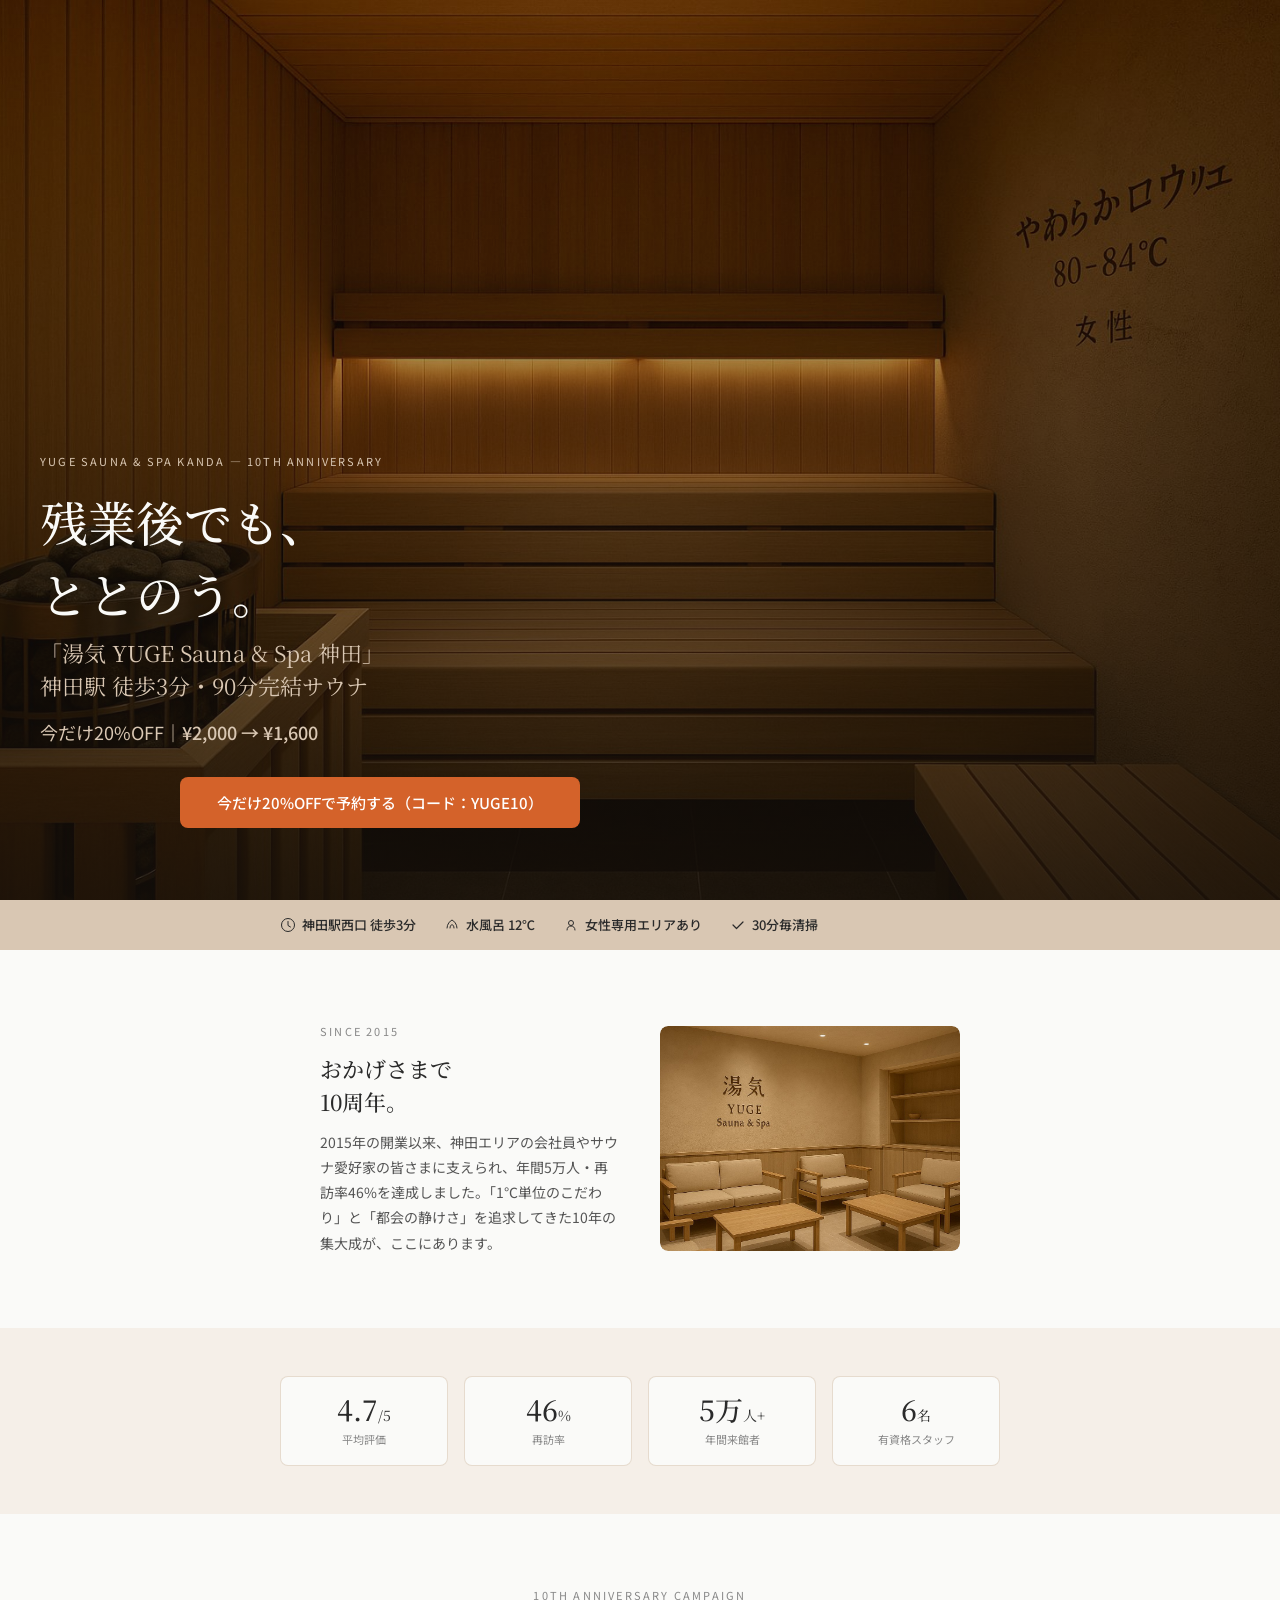
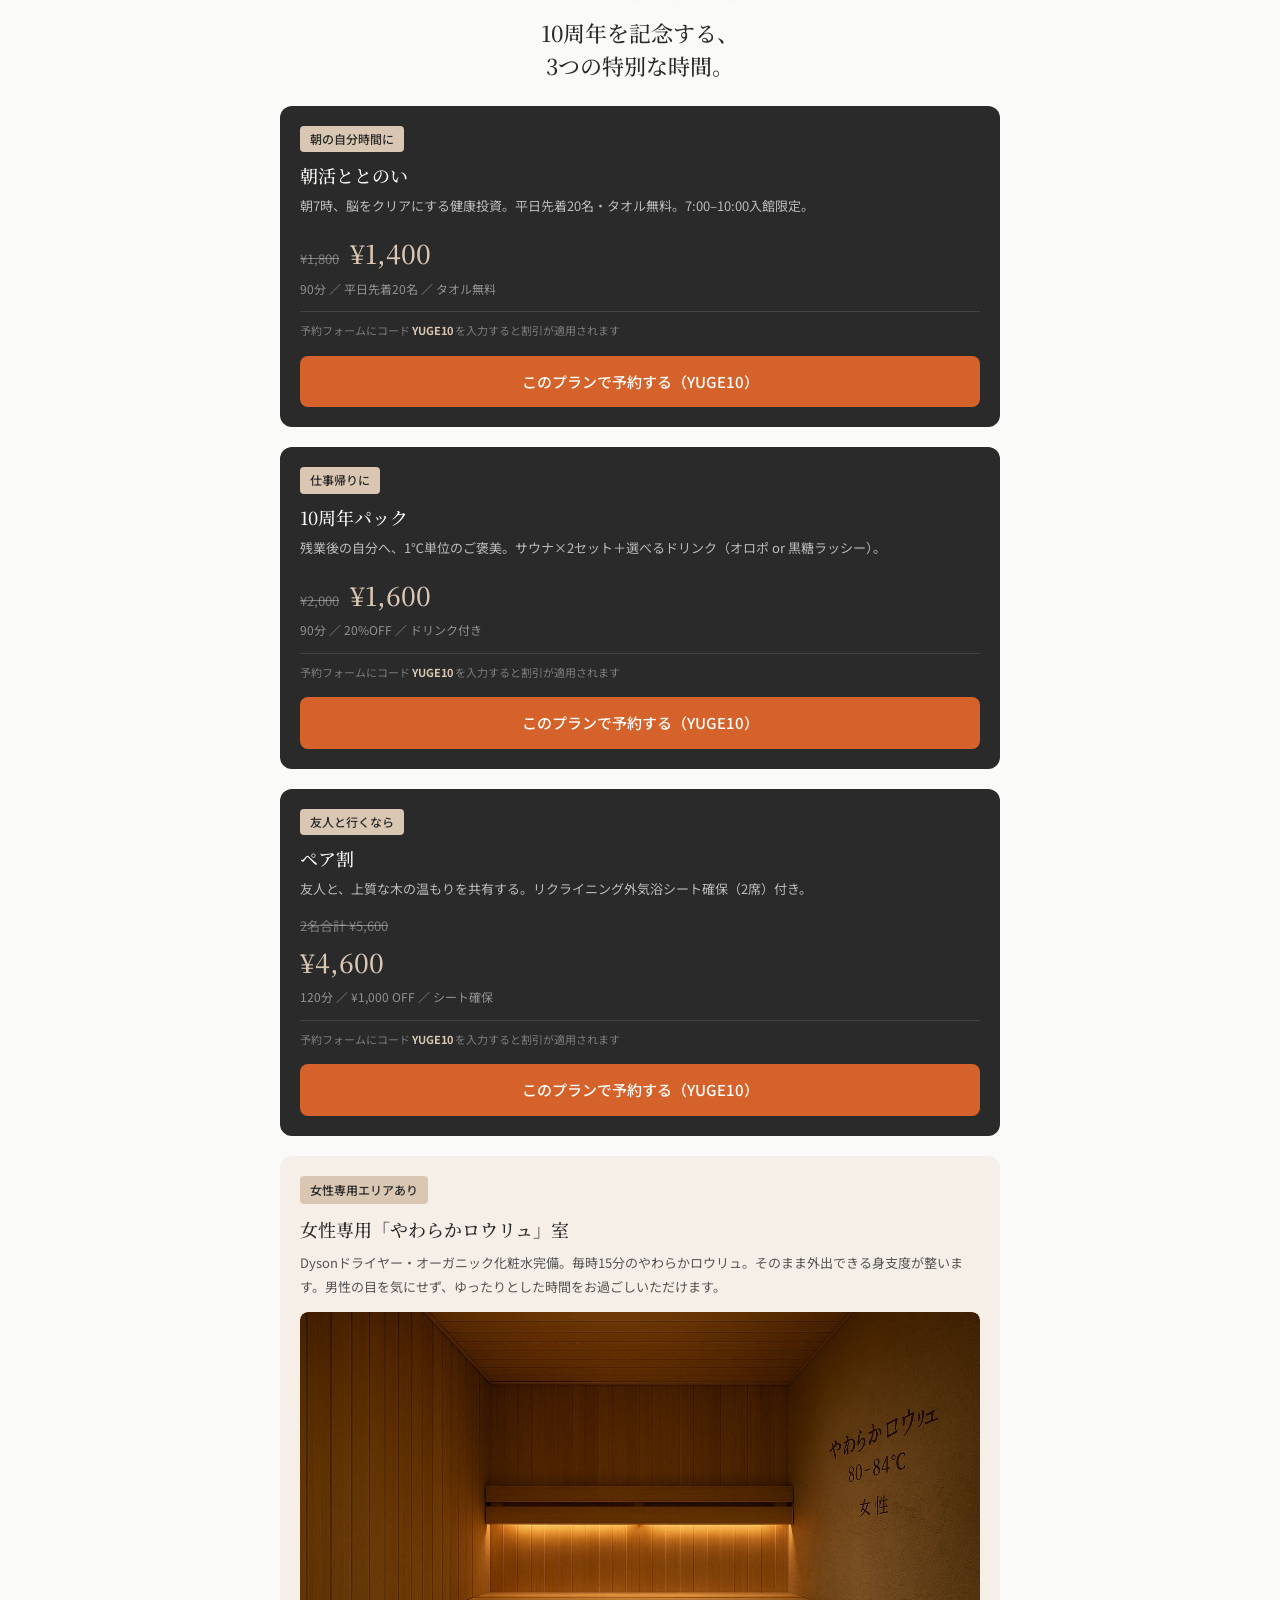
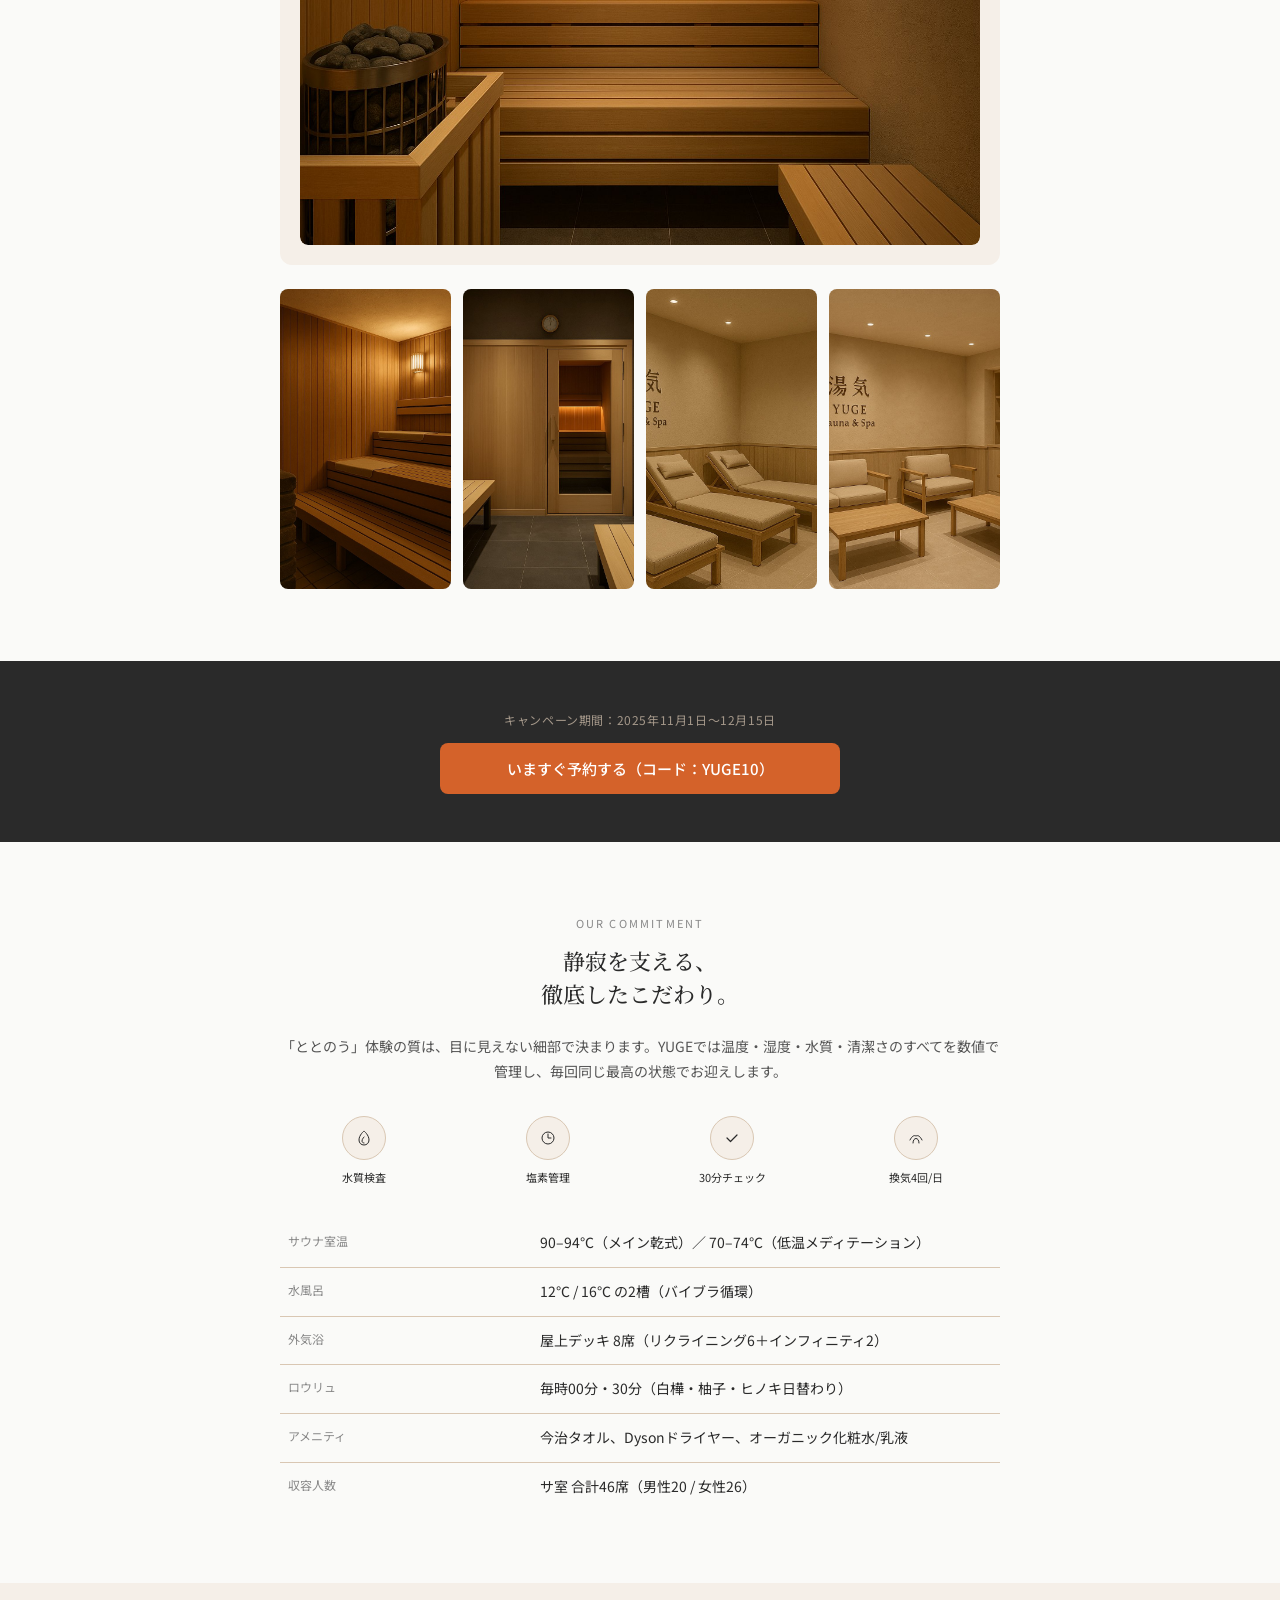
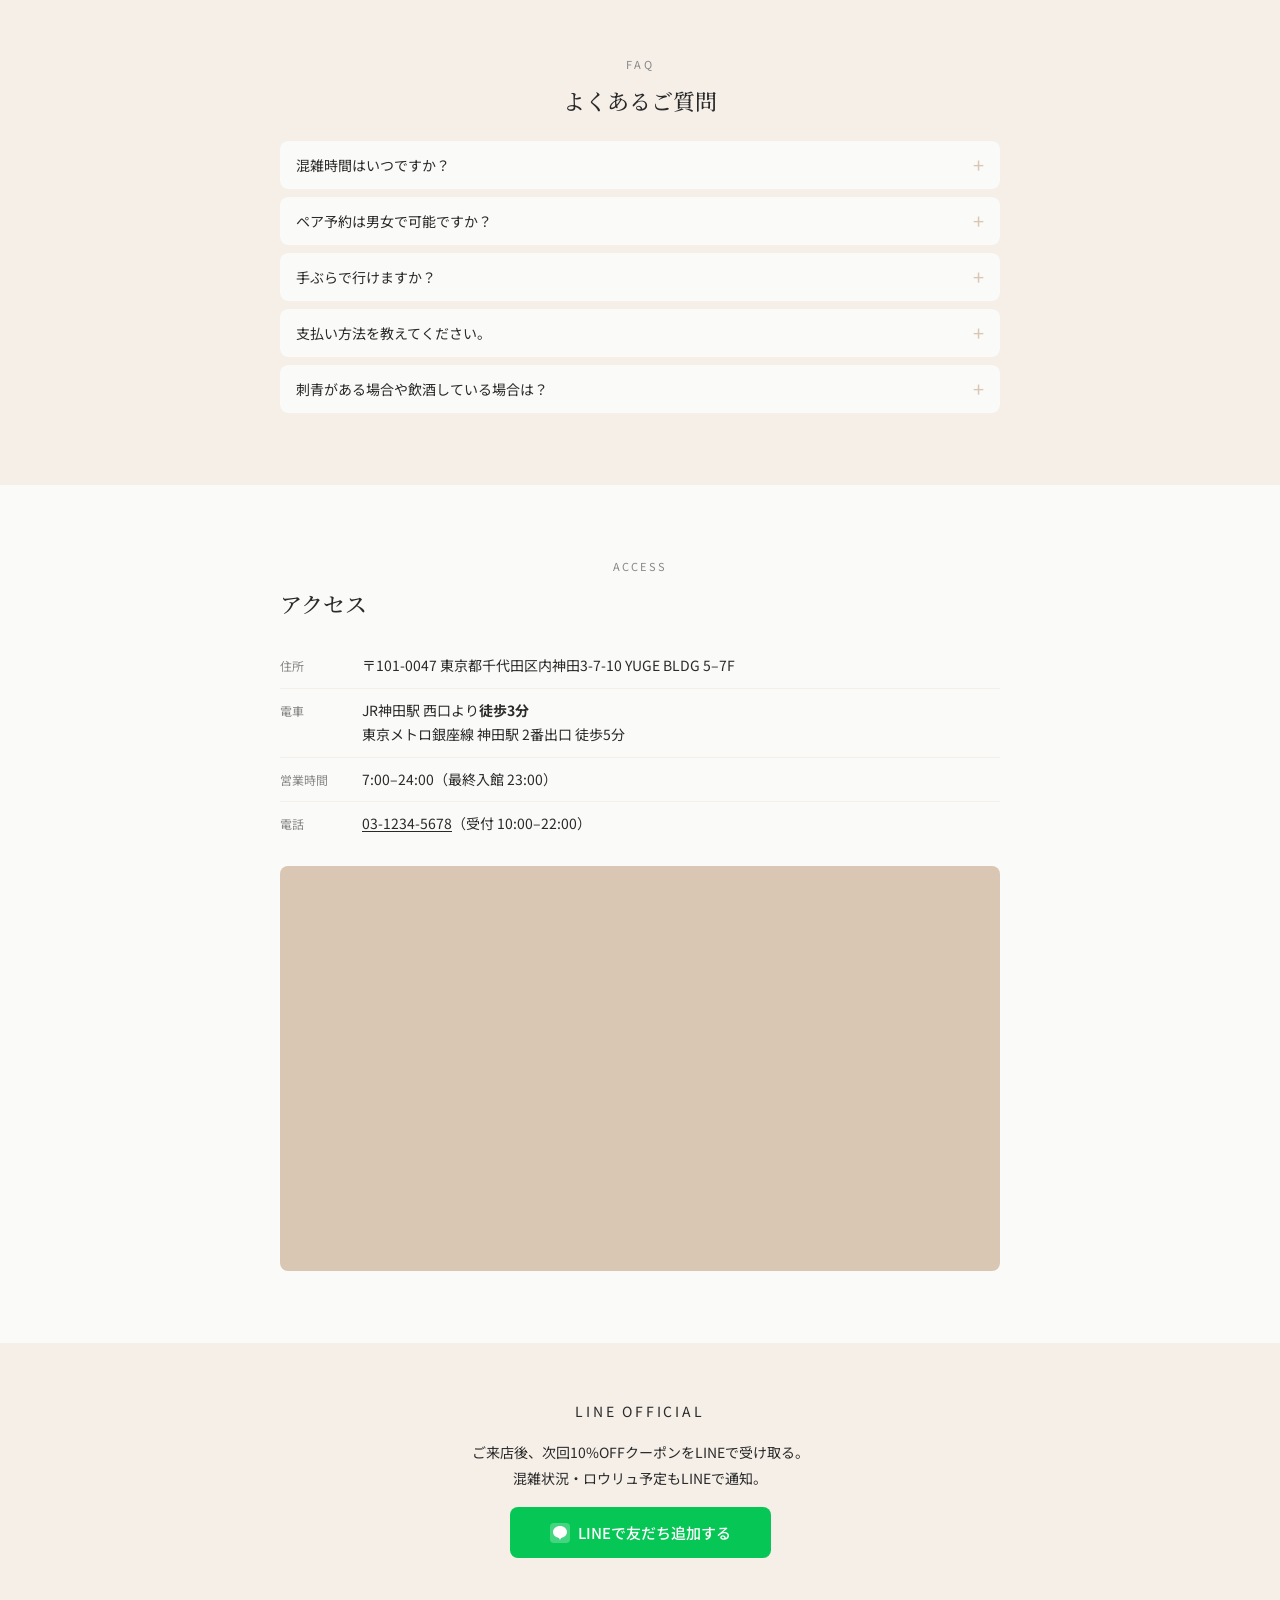
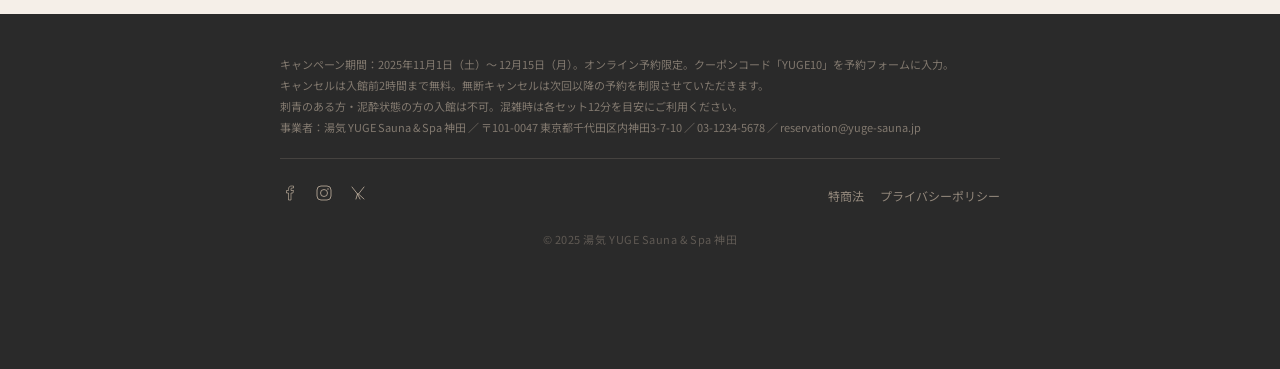
==== commit 56ff04a4: "更新-12" ====
--- a/index.html
+++ b/index.html
@@ -94,15 +94,22 @@
   <!-- FV -->
   <section id="fv" aria-label="ファーストビュー">
     <div id="fv-hero">
-      <img src="images/sauna_main.png" alt="湯気 YUGE Sauna &amp; Spa 神田のメインサウナ室" id="fv-img" width="1400" height="933"
-        fetchpriority="high">
+
+      <!-- スライドショー：画像を重ねて配置し、JSで順番に .active クラスを付け替える -->
+      <div id="fv-slideshow" aria-hidden="true">
+        <div class="fv-slide active" style="background-image: url('images/sauna_main.png')"></div>
+        <div class="fv-slide" style="background-image: url('images/sauna_women.png')"></div>
+        <div class="fv-slide" style="background-image: url('images/rest.png')"></div>
+      </div>
+
+
       <div id="fv-overlay" aria-hidden="true"></div>
       <!-- Hero内テキスト -->
       <div id="fv-content">
         <p class="fv-eyebrow">YUGE SAUNA &amp; SPA KANDA — 10TH ANNIVERSARY</p>
         <h1>残業後でも、<br>ととのう。<br><span class="fv-h1-sub">「湯気 YUGE Sauna & Spa 神田」<br>神田駅 徒歩3分・90分完結サウナ</span></h1>
         <p class="fv-sub">今だけ20%OFF｜<strong>¥2,000 → ¥1,600</strong></p>
-        <a href="https://yuge-sauna.jp/reserve" class="btn-primary" id="fv-cta">今だけ20%OFFで予約する（コード：YUGE10）</a>
+        <a href="https://yuge-sauna.jp/reserve" class="btn-primary btn-cta-strong" id="fv-cta">今だけ20%OFFで予約する（コード：YUGE10）</a>
       </div>
     </div>
   </section>
@@ -242,7 +249,7 @@
   <!-- MID CTA -->
   <section id="mid-cta">
     <p class="mid-cta-period">キャンペーン期間：2025年11月1日〜12月15日</p>
-    <a href="https://yuge-sauna.jp/reserve" class="btn-primary">いますぐ予約する（コード：YUGE10）</a>
+    <a href="https://yuge-sauna.jp/reserve" class="btn-primary btn-cta-strong">いますぐ予約する（コード：YUGE10）</a>
   </section>
 
   <!-- DETAILS -->
@@ -527,7 +534,7 @@
   <div id="floating-cta" role="complementary" aria-label="予約フローティングバナー">
     <div class="floating-inner">
       <span class="floating-text">今だけ20%OFF｜コード：<strong>YUGE10</strong></span>
-      <a href="https://yuge-sauna.jp/reserve" class="floating-btn">今すぐ予約する</a>
+      <a href="https://yuge-sauna.jp/reserve" class="floating-btn floating-btn-strong">今すぐ予約する</a>
     </div>
   </div>
 
--- a/style.css
+++ b/style.css
@@ -135,6 +135,9 @@
    object-fit: cover;
    object-position: center 30%;
    display: block;
+   -webkit-animation: kenburns 6s ease-out forwards;
+   /* Safari用 */
+   animation: kenburns 6s ease-out forwards;
 }
 
 #fv-overlay {
@@ -190,8 +193,8 @@
 .btn-primary {
    display: block;
    width: 100%;
-   background: var(--beige);
-   color: var(--charcoal);
+   background: #D4622A;
+   color: #fff;
    border: none;
    border-radius: 8px;
    padding: 13px 0;
@@ -210,8 +213,8 @@
 .btn-plan {
    display: block;
    width: 100%;
-   background: var(--beige);
-   color: var(--charcoal);
+   background: #D4622A;
+   color: #fff;
    border: none;
    border-radius: 8px;
    padding: 13px 0;
@@ -864,8 +867,8 @@
 
 .floating-btn {
    display: block;
-   background: var(--beige);
-   color: var(--charcoal);
+   background: #D4622A;
+   color: #fff;
    border: none;
    border-radius: 8px;
    padding: 13px 0;
@@ -1505,4 +1508,90 @@
 
 #thanks-close-btn:hover {
    opacity: 0.85;
+}
+
+/* プランカードがホバーで浮き上がる */
+.plan-card {
+   transition: transform 0.25s ease, box-shadow 0.25s ease;
+   /* 追加 */
+}
+
+.plan-card:hover {
+   transform: translateY(-4px);
+   /* 追加：4px浮き上がる */
+}
+
+/* ヒーロー画像がゆっくりズームアウトする演出 */
+@-webkit-keyframes kenburns {
+   from {
+      -webkit-transform: scale(1.15);
+      transform: scale(1.08);
+   }
+
+   to {
+      -webkit-transform: scale(1.0);
+      transform: scale(1.0);
+   }
+}
+
+@keyframes kenburns {
+   from {
+      transform: scale(1.15);
+   }
+
+   to {
+      transform: scale(1.0);
+   }
+}
+
+/* ══════════════════════════════
+   ① FV スライドショー
+   背景画像を複数枚重ねて、JSで .active クラスを切り替える
+══════════════════════════════ */
+
+/* スライドショーのコンテナ：#fv-hero の全面を覆う */
+#fv-slideshow {
+   position: absolute;
+   inset: 0;
+   /* top:0 right:0 bottom:0 left:0 の省略形 */
+   width: 100%;
+   height: 100%;
+}
+
+/* 各スライド：全面に広がる背景画像 */
+.fv-slide {
+   position: absolute;
+   inset: 0;
+   background-size: cover;
+   /* 画像をコンテナいっぱいに拡大 */
+   background-position: center 30%;
+   /* 画像の上部30%あたりを中心に表示 */
+   opacity: 0;
+   /* 初期状態は透明（非表示） */
+   /* opacityを1秒かけて変化させる（フェード効果） */
+   transition: opacity 1s ease-in-out;
+}
+
+/* .active クラスが付いたスライドだけ表示する */
+.fv-slide.active {
+   opacity: 1;
+}
+
+
+
+
+
+/* ゆっくり拡大→縮小を繰り返すアニメーション（ctaPulse） */
+@keyframes ctaPulse {
+
+   0%,
+   100% {
+      transform: scale(1);
+   }
+
+   50% {
+      transform: scale(1.025);
+   }
+
+   /* 最大2.5%拡大 */
 }
